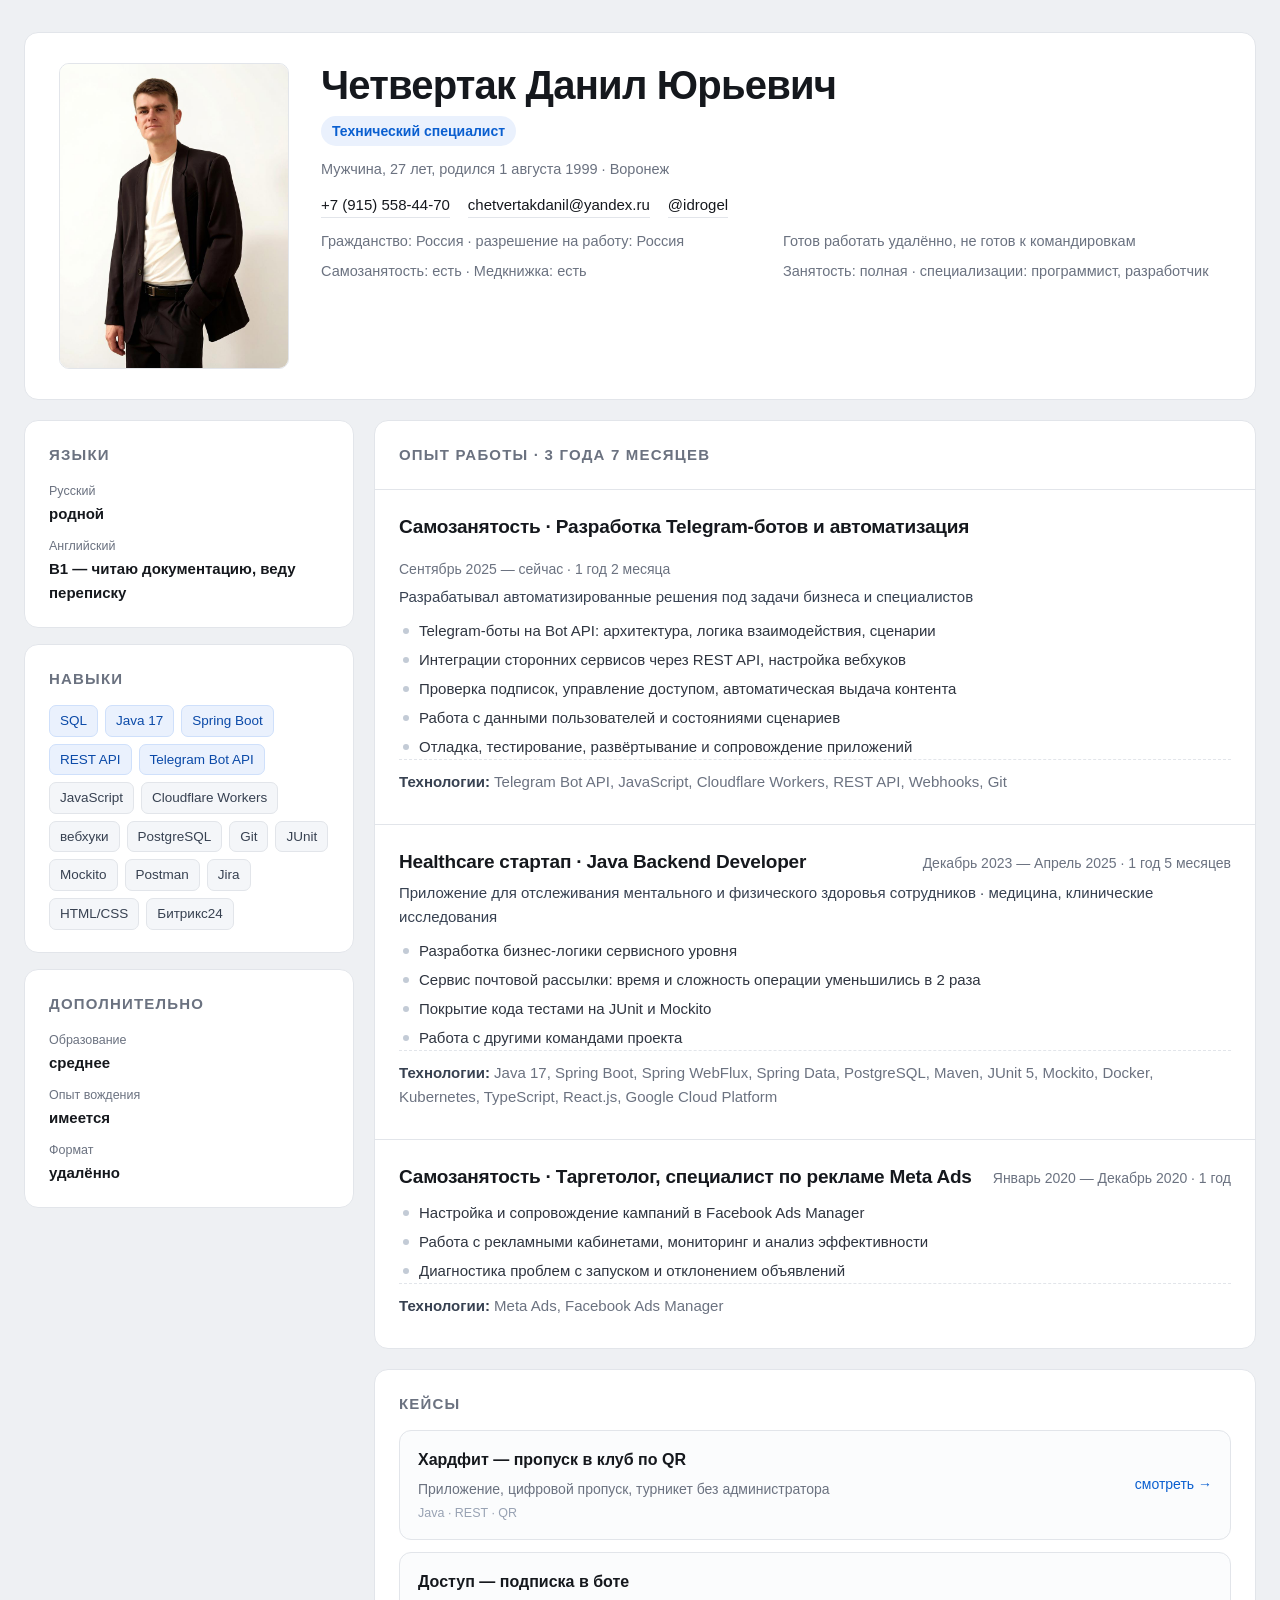
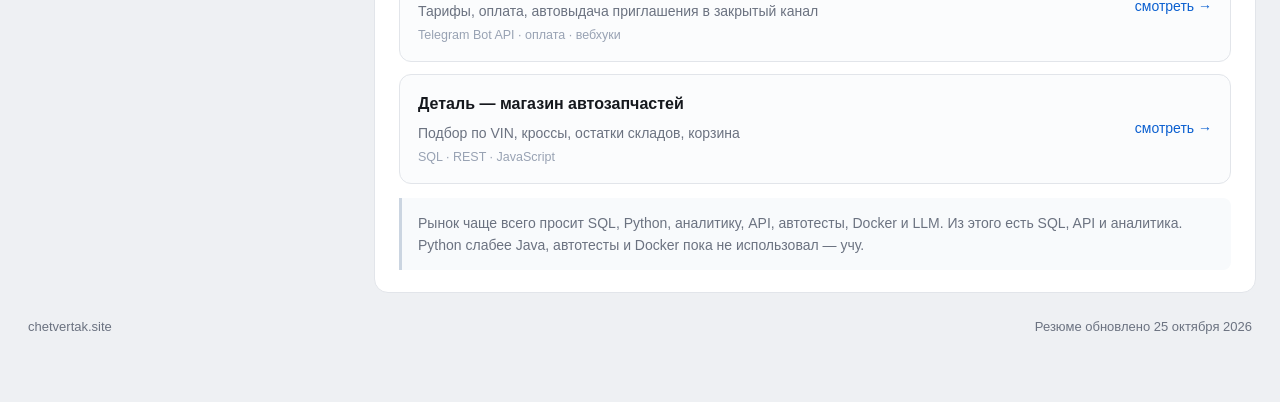
==== index.html @ 98f7008c "layout v2: cards, full width, bigger photo" ====
<!DOCTYPE html>
<html lang="ru">
<head>
<meta charset="utf-8">
<meta name="viewport" content="width=device-width, initial-scale=1">
<title>Четвертак Данил — технический специалист</title>
<meta name="description" content="Резюме и портфолио: Java, Telegram-боты, автоматизация. Опыт 3 года 7 месяцев, три кейса.">
<style>
:root{
  --bg:#eef0f3; --card:#fff; --ink:#15181d; --muted:#6b7280; --line:#e2e5ea;
  --accent:#0a5fd0; --accent-soft:#eaf1fd; --radius:14px;
}
*{box-sizing:border-box}
html{background:var(--bg)}
body{margin:0;background:var(--bg);color:var(--ink);font:16px/1.6 -apple-system,"Segoe UI",Roboto,Arial,sans-serif}
.wrap{max-width:1340px;margin:0 auto;padding:32px 24px 64px}
@media(max-width:640px){.wrap{padding:14px 12px 40px}}

/* шапка */
.card{background:var(--card);border:1px solid var(--line);border-radius:var(--radius)}
.hero{display:grid;grid-template-columns:230px 1fr;gap:32px;padding:30px 34px;align-items:start}
@media(max-width:820px){.hero{grid-template-columns:1fr;gap:18px;padding:20px}}
.photo{width:100%;max-width:230px;height:auto;display:block;border-radius:10px;border:1px solid var(--line)}
@media(max-width:820px){.photo{max-width:150px}}
h1{margin:0 0 8px;font-size:clamp(26px,3.2vw,40px);line-height:1.12;font-weight:700;letter-spacing:-.02em}
.role{display:inline-block;margin:0 0 12px;padding:4px 11px;border-radius:100px;background:var(--accent-soft);color:var(--accent);font-size:14px;font-weight:600}
.meta{margin:0 0 12px;color:var(--muted);font-size:14.5px}
.contacts{display:flex;flex-wrap:wrap;gap:10px 18px;font-size:15px;margin-bottom:12px}
.contacts a{color:var(--ink);text-decoration:none;border-bottom:1px solid var(--line)}
.contacts a:hover{color:var(--accent);border-color:var(--accent)}
.facts{display:grid;grid-template-columns:repeat(2,minmax(0,1fr));gap:6px 24px;color:var(--muted);font-size:14.5px}
@media(max-width:640px){.facts{grid-template-columns:1fr}}

/* сетка */
.layout{display:grid;grid-template-columns:330px 1fr;gap:20px;margin-top:20px;align-items:start}
@media(max-width:960px){.layout{grid-template-columns:1fr}}
.side{display:grid;gap:16px}
@media(min-width:961px){.side{position:sticky;top:20px}}
.block{padding:22px 24px}
@media(max-width:640px){.block{padding:18px}}
h2{margin:0 0 14px;font-size:15px;letter-spacing:.08em;text-transform:uppercase;color:var(--muted);font-weight:700}

/* контакты в сайдбаре */
.list{display:grid;gap:10px;font-size:15px}
.list div{display:grid;gap:1px}
.list span{color:var(--muted);font-size:12.5px}
.list a{color:var(--accent);text-decoration:none}
.list b{font-weight:600}

/* навыки */
.tags{display:flex;flex-wrap:wrap;gap:7px}
.tag{font-size:13.5px;padding:4px 10px;border-radius:7px;background:#f4f6f9;border:1px solid var(--line);color:#374151}
.tag.hot{background:var(--accent-soft);border-color:#cfe0fb;color:#0b4aa8}

/* опыт */
.job{padding:22px 24px;border-bottom:1px solid var(--line)}
.job:last-child{border-bottom:0}
@media(max-width:640px){.job{padding:18px}}
.job-top{display:flex;justify-content:space-between;gap:16px;flex-wrap:wrap;align-items:baseline}
.job h3{margin:0;font-size:19px;font-weight:700;letter-spacing:-.01em}
.job .when{color:var(--muted);font-size:14px;white-space:nowrap}
.job .sub{margin:4px 0 10px;color:#374151;font-size:15px}
.job p{margin:0 0 8px;font-size:15px}
.job ul{margin:8px 0 0;padding:0;list-style:none;display:grid;gap:5px}
.job li{position:relative;padding-left:20px;font-size:15px;color:#2f3540}
.job li::before{content:"";position:absolute;left:4px;top:.62em;width:6px;height:6px;border-radius:50%;background:#c3cbd6}
.tech{margin-top:12px;padding-top:10px;border-top:1px dashed var(--line);font-size:14px;color:var(--muted)}
.tech b{color:#374151;font-weight:600}

/* кейсы */
.cases{display:grid;gap:12px}
.case{display:grid;grid-template-columns:1fr auto;gap:6px 16px;align-items:center;padding:16px 18px;border:1px solid var(--line);border-radius:12px;text-decoration:none;color:inherit;background:#fbfcfd;transition:.15s}
.case:hover{border-color:#bcd3f5;background:#f6f9fe}
.case b{font-size:16px;font-weight:700}
.case span{grid-column:1;color:var(--muted);font-size:14px}
.case i{grid-row:1/3;grid-column:2;font-style:normal;color:var(--accent);font-size:14px;white-space:nowrap}
.case em{font-style:normal;display:block;font-size:12.5px;color:#98a2b3;margin-top:2px}

.note{margin:14px 0 0;font-size:14px;color:var(--muted);padding:14px 16px;border-left:3px solid #cbd5e1;background:#f8fafc;border-radius:0 8px 8px 0}
.foot{display:flex;justify-content:space-between;gap:14px;flex-wrap:wrap;margin-top:24px;color:var(--muted);font-size:13px;padding:0 4px}
a{color:var(--accent)}
</style>
</head>
<body>
<div class="wrap">

  <section class="card hero">
    <img class="photo" src="img/photo.jpg" alt="Данил Четвертак">
    <div>
      <h1>Четвертак Данил Юрьевич</h1>
      <div class="role">Технический специалист</div>
      <p class="meta">Мужчина, 27 лет, родился 1 августа 1999 · Воронеж</p>
      <div class="contacts">
        <a href="tel:+79155584470">+7 (915) 558-44-70</a>
        <a href="mailto:chetvertakdanil@yandex.ru">chetvertakdanil@yandex.ru</a>
        <a href="https://t.me/idrogel">@idrogel</a>
      </div>
      <div class="facts">
        <div>Гражданство: Россия · разрешение на работу: Россия</div>
        <div>Готов работать удалённо, не готов к командировкам</div>
        <div>Самозанятость: есть · Медкнижка: есть</div>
        <div>Занятость: полная · специализации: программист, разработчик</div>
      </div>
    </div>
  </section>

  <div class="layout">

    <aside class="side">
      <section class="card block">
        <h2>Языки</h2>
        <div class="list">
          <div><span>Русский</span><b>родной</b></div>
          <div><span>Английский</span><b>B1 — читаю документацию, веду переписку</b></div>
        </div>
      </section>

      <section class="card block">
        <h2>Навыки</h2>
        <div class="tags">
          <span class="tag hot">SQL</span>
          <span class="tag hot">Java 17</span>
          <span class="tag hot">Spring Boot</span>
          <span class="tag hot">REST API</span>
          <span class="tag hot">Telegram Bot API</span>
          <span class="tag">JavaScript</span>
          <span class="tag">Cloudflare Workers</span>
          <span class="tag">вебхуки</span>
          <span class="tag">PostgreSQL</span>
          <span class="tag">Git</span>
          <span class="tag">JUnit</span>
          <span class="tag">Mockito</span>
          <span class="tag">Postman</span>
          <span class="tag">Jira</span>
          <span class="tag">HTML/CSS</span>
          <span class="tag">Битрикс24</span>
        </div>
      </section>

      <section class="card block">
        <h2>Дополнительно</h2>
        <div class="list">
          <div><span>Образование</span><b>среднее</b></div>
          <div><span>Опыт вождения</span><b>имеется</b></div>
          <div><span>Формат</span><b>удалённо</b></div>
        </div>
      </section>
    </aside>

    <main>
      <section class="card" style="margin-bottom:20px">
        <div class="job" style="border-bottom:1px solid var(--line)">
          <div class="job-top">
            <h2 style="margin:0">Опыт работы · 3 года 7 месяцев</h2>
          </div>
        </div>

        <article class="job">
          <div class="job-top">
            <h3>Самозанятость · Разработка Telegram-ботов и автоматизация</h3>
            <span class="when">Сентябрь 2025 — сейчас · 1 год 2 месяца</span>
          </div>
          <p class="sub">Разрабатывал автоматизированные решения под задачи бизнеса и специалистов</p>
          <ul>
            <li>Telegram-боты на Bot API: архитектура, логика взаимодействия, сценарии</li>
            <li>Интеграции сторонних сервисов через REST API, настройка вебхуков</li>
            <li>Проверка подписок, управление доступом, автоматическая выдача контента</li>
            <li>Работа с данными пользователей и состояниями сценариев</li>
            <li>Отладка, тестирование, развёртывание и сопровождение приложений</li>
          </ul>
          <p class="tech"><b>Технологии:</b> Telegram Bot API, JavaScript, Cloudflare Workers, REST API, Webhooks, Git</p>
        </article>

        <article class="job">
          <div class="job-top">
            <h3>Healthcare стартап · Java Backend Developer</h3>
            <span class="when">Декабрь 2023 — Апрель 2025 · 1 год 5 месяцев</span>
          </div>
          <p class="sub">Приложение для отслеживания ментального и физического здоровья сотрудников · медицина, клинические исследования</p>
          <ul>
            <li>Разработка бизнес-логики сервисного уровня</li>
            <li>Сервис почтовой рассылки: время и сложность операции уменьшились в 2 раза</li>
            <li>Покрытие кода тестами на JUnit и Mockito</li>
            <li>Работа с другими командами проекта</li>
          </ul>
          <p class="tech"><b>Технологии:</b> Java 17, Spring Boot, Spring WebFlux, Spring Data, PostgreSQL, Maven, JUnit 5, Mockito, Docker, Kubernetes, TypeScript, React.js, Google Cloud Platform</p>
        </article>

        <article class="job">
          <div class="job-top">
            <h3>Самозанятость · Таргетолог, специалист по рекламе Meta Ads</h3>
            <span class="when">Январь 2020 — Декабрь 2020 · 1 год</span>
          </div>
          <ul>
            <li>Настройка и сопровождение кампаний в Facebook Ads Manager</li>
            <li>Работа с рекламными кабинетами, мониторинг и анализ эффективности</li>
            <li>Диагностика проблем с запуском и отклонением объявлений</li>
          </ul>
          <p class="tech"><b>Технологии:</b> Meta Ads, Facebook Ads Manager</p>
        </article>
      </section>

      <section class="card block">
        <h2>Кейсы</h2>
        <div class="cases">
          <a class="case" href="хардфит.html">
            <b>Хардфит — пропуск в клуб по QR</b>
            <span>Приложение, цифровой пропуск, турникет без администратора<em>Java · REST · QR</em></span>
            <i>смотреть →</i>
          </a>
          <a class="case" href="бот-канал.html">
            <b>Доступ — подписка в боте</b>
            <span>Тарифы, оплата, автовыдача приглашения в закрытый канал<em>Telegram Bot API · оплата · вебхуки</em></span>
            <i>смотреть →</i>
          </a>
          <a class="case" href="деталь.html">
            <b>Деталь — магазин автозапчастей</b>
            <span>Подбор по VIN, кроссы, остатки складов, корзина<em>SQL · REST · JavaScript</em></span>
            <i>смотреть →</i>
          </a>
        </div>
        <p class="note">Рынок чаще всего просит SQL, Python, аналитику, API, автотесты, Docker и LLM. Из этого есть SQL, API и аналитика. Python слабее Java, автотесты и Docker пока не использовал — учу.</p>
      </section>
    </main>
  </div>

  <div class="foot"><span>chetvertak.site</span><span>Резюме обновлено 25 октября 2026</span></div>
</div>
</body>
</html>
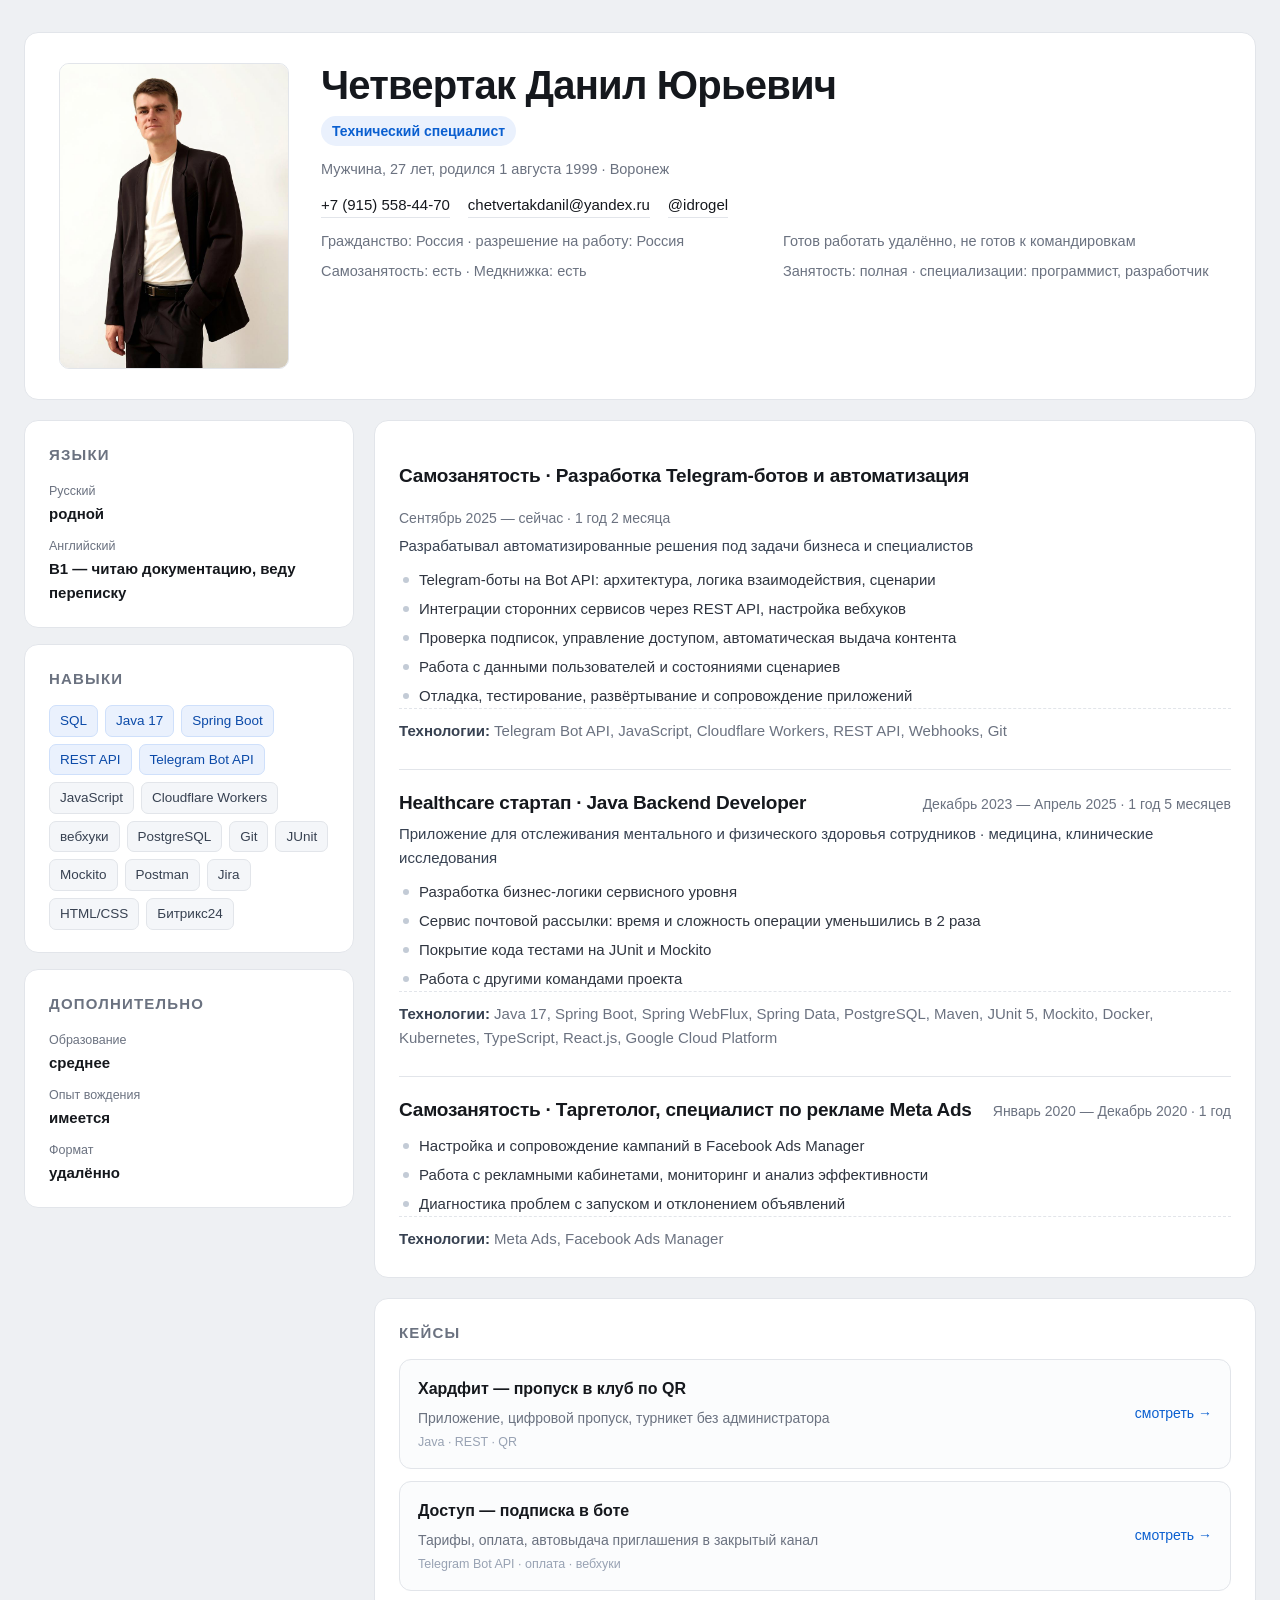
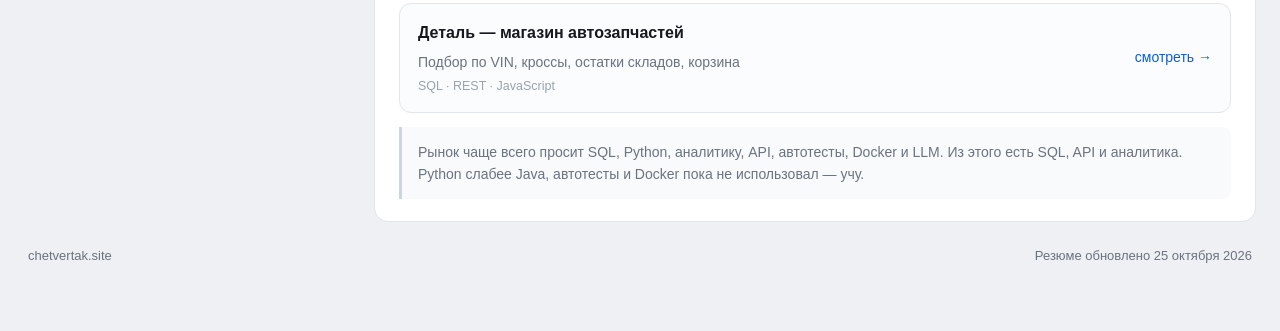
==== commit 118ae367: "clean experience card" ====
--- a/index.html
+++ b/index.html
@@ -53,9 +53,9 @@
 .tag.hot{background:var(--accent-soft);border-color:#cfe0fb;color:#0b4aa8}
 
 /* опыт */
-.job{padding:22px 24px;border-bottom:1px solid var(--line)}
+.job{padding:18px 0;border-bottom:1px solid var(--line)}
 .job:last-child{border-bottom:0}
-@media(max-width:640px){.job{padding:18px}}
+@media(max-width:640px){.job{padding:14px 0}}
 .job-top{display:flex;justify-content:space-between;gap:16px;flex-wrap:wrap;align-items:baseline}
 .job h3{margin:0;font-size:19px;font-weight:700;letter-spacing:-.01em}
 .job .when{color:var(--muted);font-size:14px;white-space:nowrap}
@@ -148,12 +148,8 @@
     </aside>
 
     <main>
-      <section class="card" style="margin-bottom:20px">
-        <div class="job" style="border-bottom:1px solid var(--line)">
-          <div class="job-top">
-            <h2 style="margin:0">Опыт работы · 3 года 7 месяцев</h2>
-          </div>
-        </div>
+      <section class="card block" style="margin-bottom:20px;padding-bottom:0">
+        
 
         <article class="job">
           <div class="job-top">
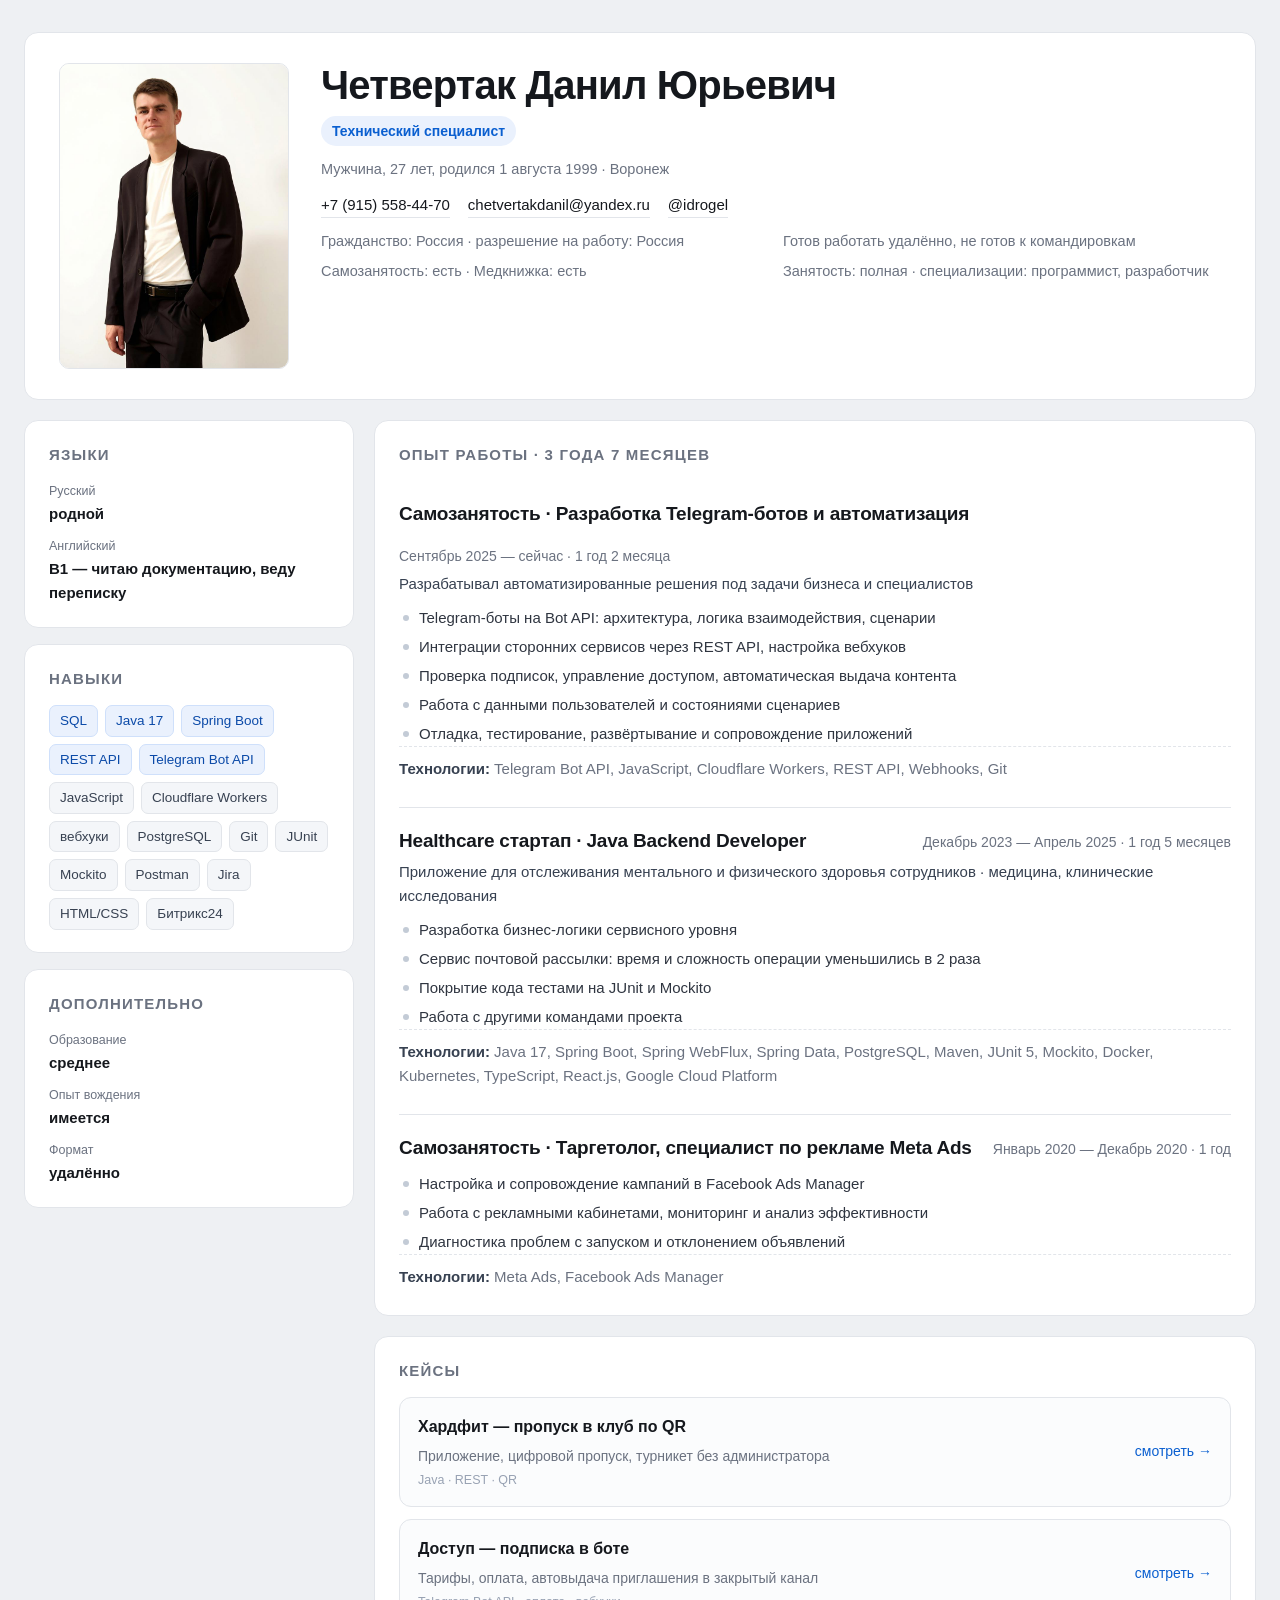
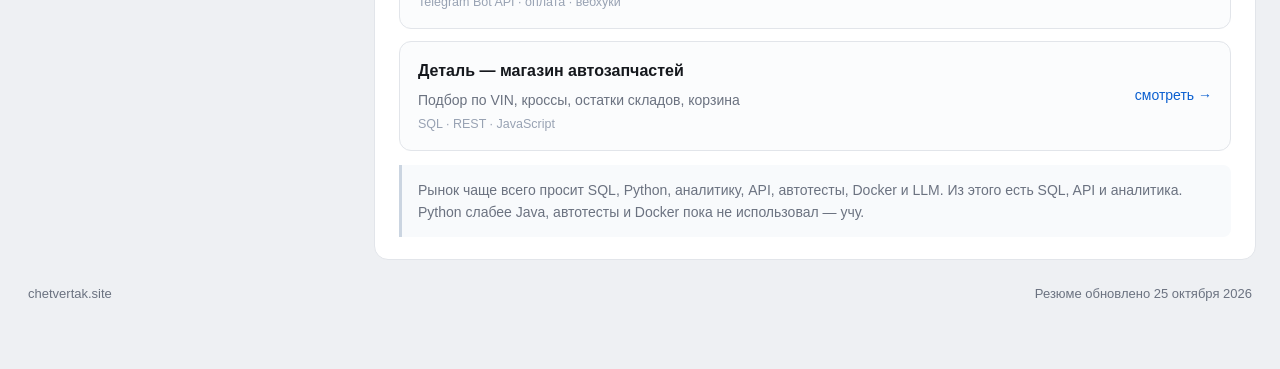
==== commit 13ace9ee: "restore experience heading" ====
--- a/index.html
+++ b/index.html
@@ -149,8 +149,7 @@
 
     <main>
       <section class="card block" style="margin-bottom:20px;padding-bottom:0">
-        
-
+        <h2>Опыт работы · 3 года 7 месяцев</h2>
         <article class="job">
           <div class="job-top">
             <h3>Самозанятость · Разработка Telegram-ботов и автоматизация</h3>
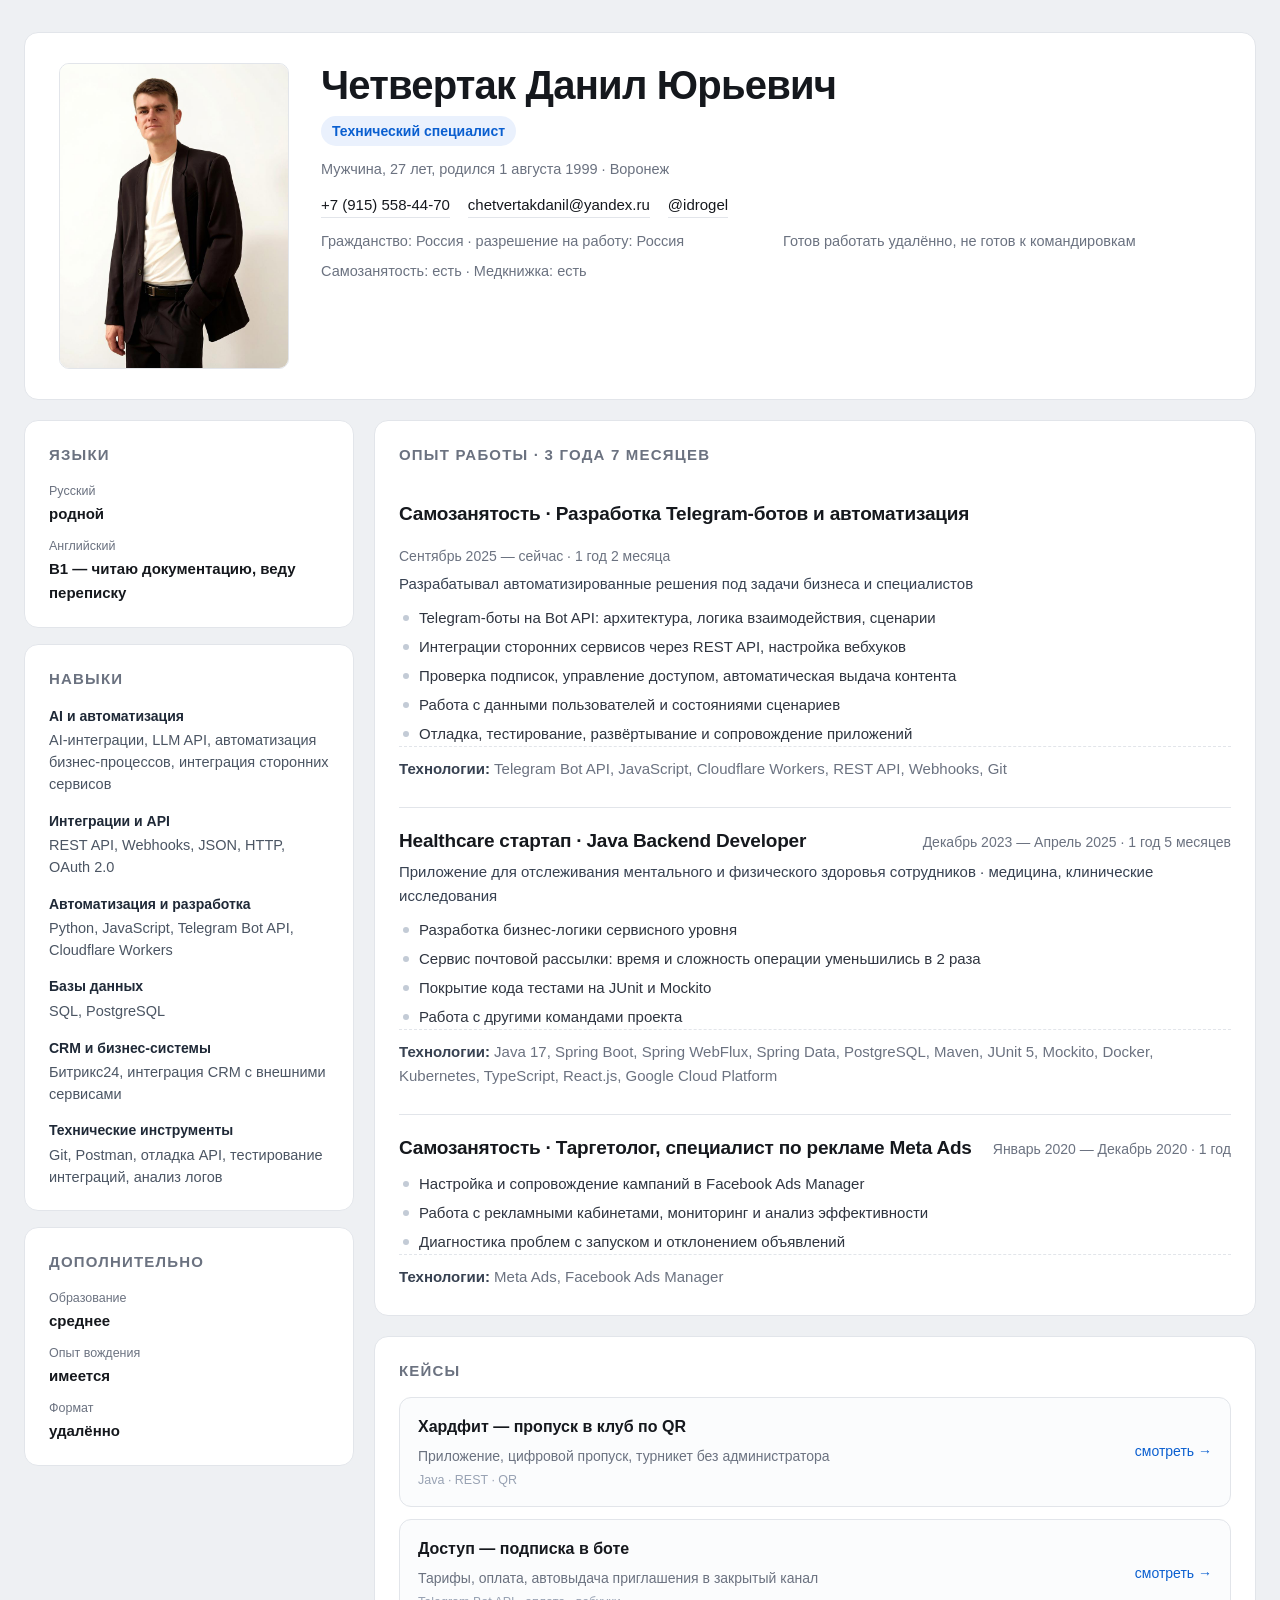
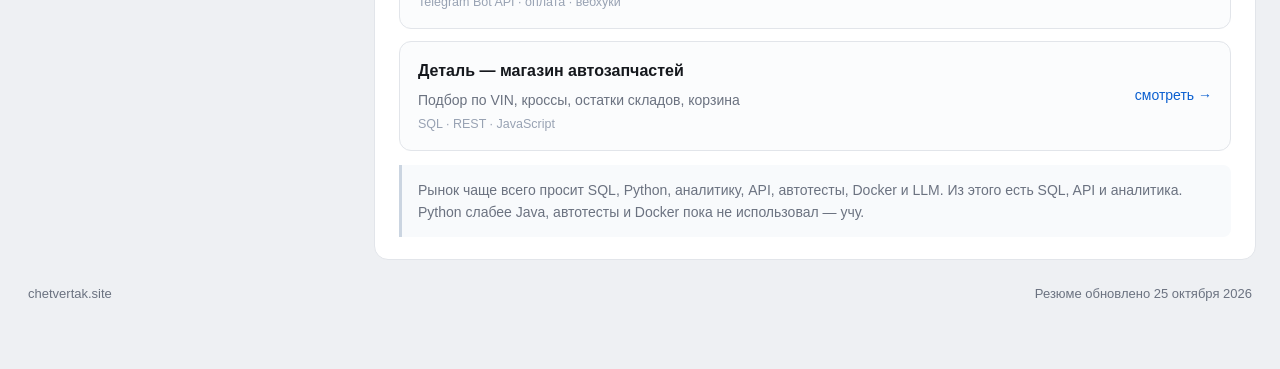
==== commit f99420b4: "update index.html" ====
--- a/index.html
+++ b/index.html
@@ -52,6 +52,9 @@
 .tag{font-size:13.5px;padding:4px 10px;border-radius:7px;background:#f4f6f9;border:1px solid var(--line);color:#374151}
 .tag.hot{background:var(--accent-soft);border-color:#cfe0fb;color:#0b4aa8}
 
+.skill-groups{display:grid;gap:14px}
+.sg h3{margin:0 0 3px;font-size:14px;font-weight:700;color:#1f2937}
+.sg p{margin:0;font-size:14.5px;line-height:1.5;color:#4b5563}
 /* опыт */
 .job{padding:18px 0;border-bottom:1px solid var(--line)}
 .job:last-child{border-bottom:0}
@@ -99,7 +102,6 @@
         <div>Гражданство: Россия · разрешение на работу: Россия</div>
         <div>Готов работать удалённо, не готов к командировкам</div>
         <div>Самозанятость: есть · Медкнижка: есть</div>
-        <div>Занятость: полная · специализации: программист, разработчик</div>
       </div>
     </div>
   </section>
@@ -117,23 +119,13 @@
 
       <section class="card block">
         <h2>Навыки</h2>
-        <div class="tags">
-          <span class="tag hot">SQL</span>
-          <span class="tag hot">Java 17</span>
-          <span class="tag hot">Spring Boot</span>
-          <span class="tag hot">REST API</span>
-          <span class="tag hot">Telegram Bot API</span>
-          <span class="tag">JavaScript</span>
-          <span class="tag">Cloudflare Workers</span>
-          <span class="tag">вебхуки</span>
-          <span class="tag">PostgreSQL</span>
-          <span class="tag">Git</span>
-          <span class="tag">JUnit</span>
-          <span class="tag">Mockito</span>
-          <span class="tag">Postman</span>
-          <span class="tag">Jira</span>
-          <span class="tag">HTML/CSS</span>
-          <span class="tag">Битрикс24</span>
+        <div class="skill-groups">
+          <div class="sg"><h3>AI и автоматизация</h3><p>AI-интеграции, LLM API, автоматизация бизнес-процессов, интеграция сторонних сервисов</p></div>
+          <div class="sg"><h3>Интеграции и API</h3><p>REST API, Webhooks, JSON, HTTP, OAuth 2.0</p></div>
+          <div class="sg"><h3>Автоматизация и разработка</h3><p>Python, JavaScript, Telegram Bot API, Cloudflare Workers</p></div>
+          <div class="sg"><h3>Базы данных</h3><p>SQL, PostgreSQL</p></div>
+          <div class="sg"><h3>CRM и бизнес-системы</h3><p>Битрикс24, интеграция CRM с внешними сервисами</p></div>
+          <div class="sg"><h3>Технические инструменты</h3><p>Git, Postman, отладка API, тестирование интеграций, анализ логов</p></div>
         </div>
       </section>
 
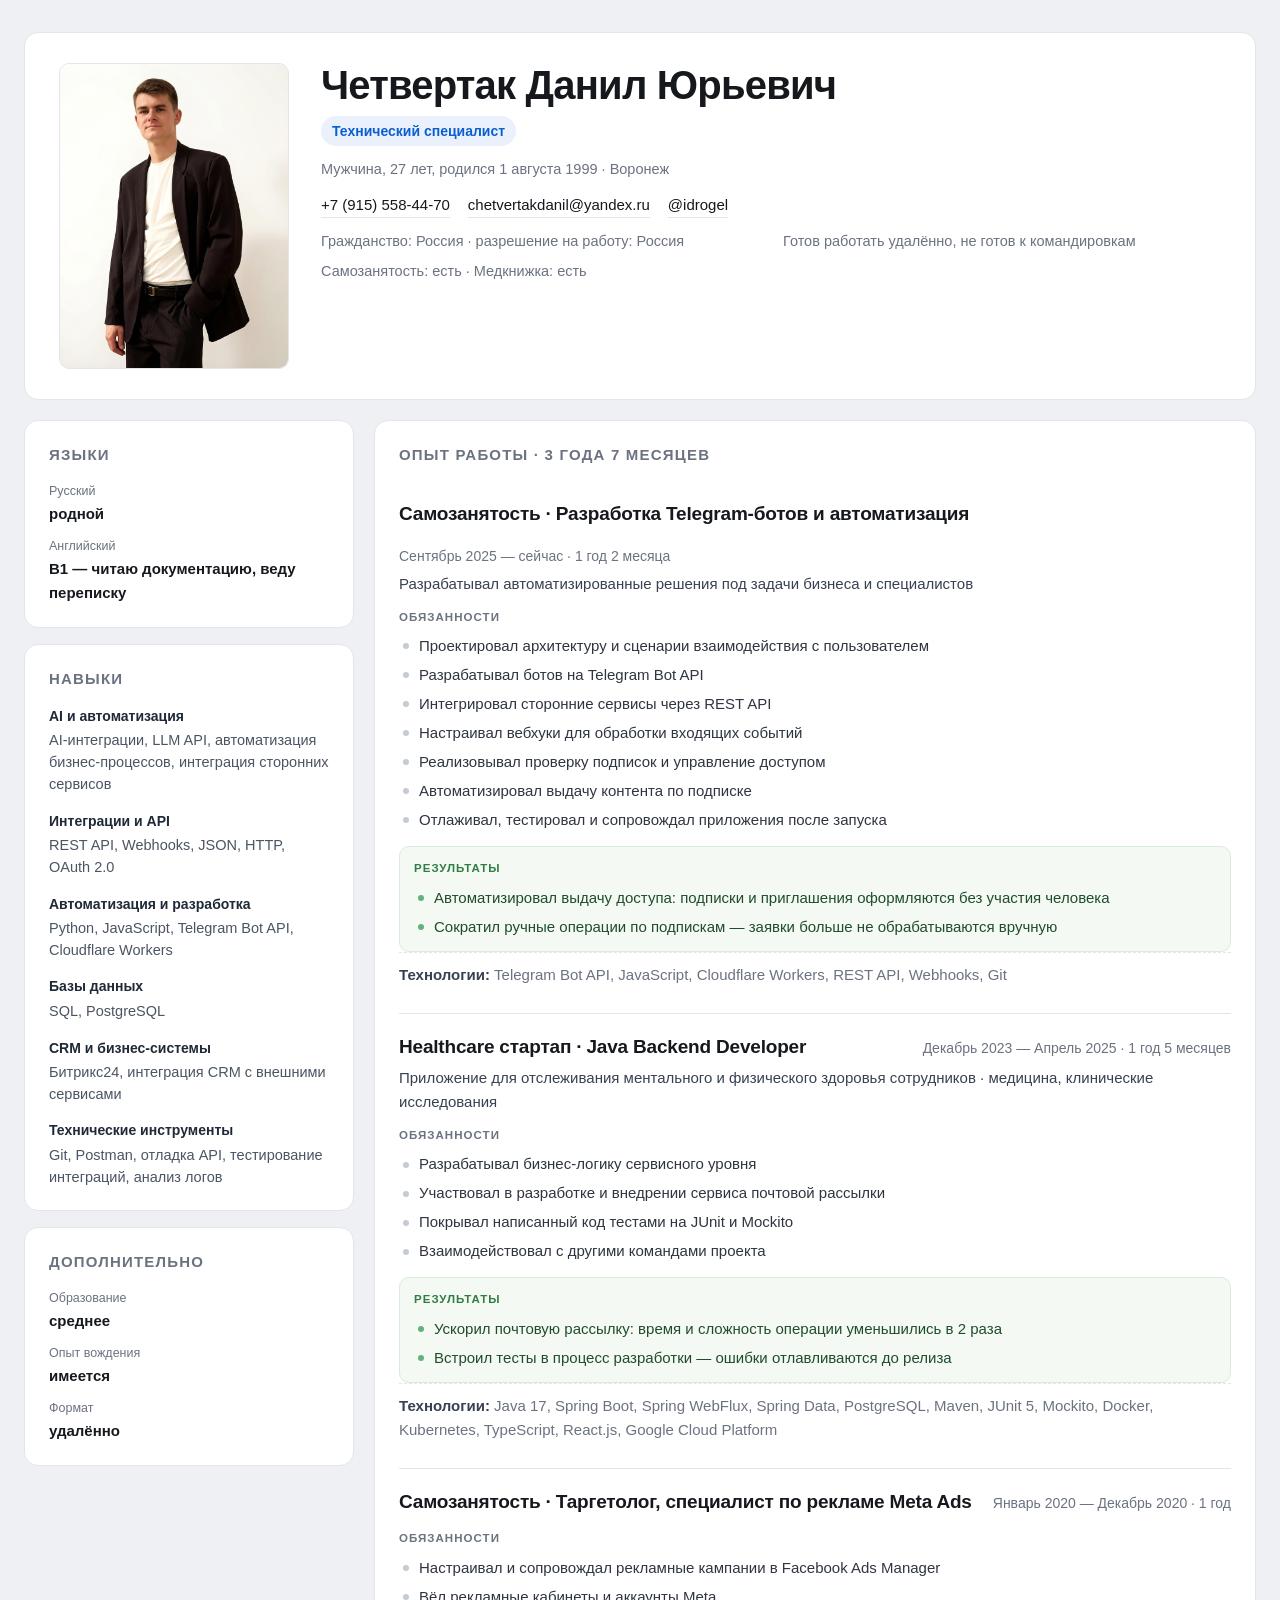
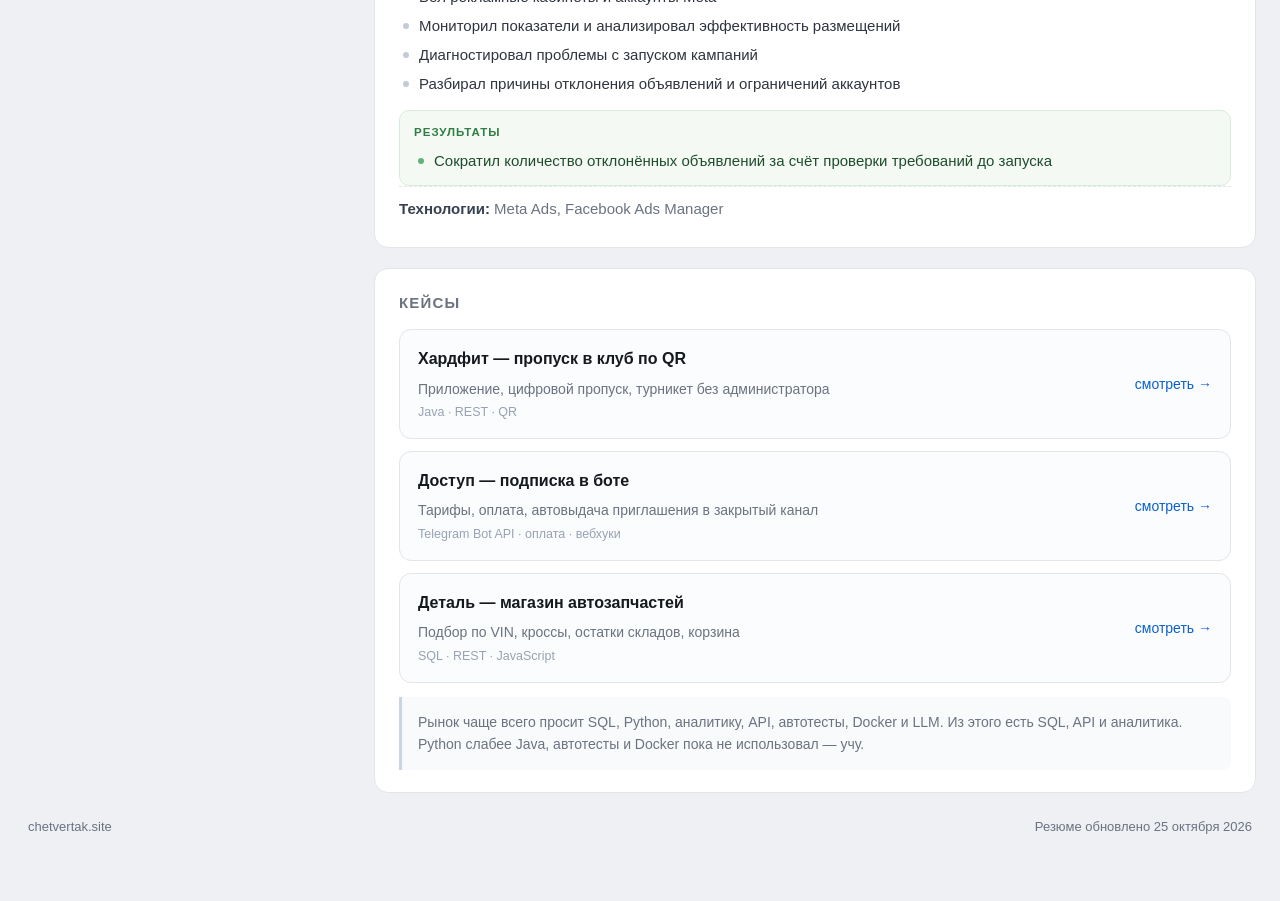
==== commit 76090385: "experience: duties + results blocks" ====
--- a/index.html
+++ b/index.html
@@ -55,6 +55,16 @@
 .skill-groups{display:grid;gap:14px}
 .sg h3{margin:0 0 3px;font-size:14px;font-weight:700;color:#1f2937}
 .sg p{margin:0;font-size:14.5px;line-height:1.5;color:#4b5563}
+/* опыт */
+.part{margin-top:12px}
+.part-h{display:block;font-size:11.5px;letter-spacing:.09em;text-transform:uppercase;color:#6b7280;font-weight:700;margin-bottom:5px}
+.part ul{margin:0;padding:0;list-style:none;display:grid;gap:4px}
+.part li{position:relative;padding-left:20px;font-size:15px;color:#2f3540}
+.part li::before{content:"";position:absolute;left:4px;top:.62em;width:6px;height:6px;border-radius:50%;background:#c3cbd6}
+.part.results{margin-top:14px;padding:12px 14px;background:#f4f9f4;border:1px solid #d9ecda;border-radius:10px}
+.part.results .part-h{color:#2f7d43}
+.part.results li{color:#1f4d2c}
+.part.results li::before{background:#62b37a}
 /* опыт */
 .job{padding:18px 0;border-bottom:1px solid var(--line)}
 .job:last-child{border-bottom:0}
@@ -142,50 +152,49 @@
     <main>
       <section class="card block" style="margin-bottom:20px;padding-bottom:0">
         <h2>Опыт работы · 3 года 7 месяцев</h2>
+        
         <article class="job">
           <div class="job-top">
             <h3>Самозанятость · Разработка Telegram-ботов и автоматизация</h3>
             <span class="when">Сентябрь 2025 — сейчас · 1 год 2 месяца</span>
           </div>
           <p class="sub">Разрабатывал автоматизированные решения под задачи бизнеса и специалистов</p>
-          <ul>
-            <li>Telegram-боты на Bot API: архитектура, логика взаимодействия, сценарии</li>
-            <li>Интеграции сторонних сервисов через REST API, настройка вебхуков</li>
-            <li>Проверка подписок, управление доступом, автоматическая выдача контента</li>
-            <li>Работа с данными пользователей и состояниями сценариев</li>
-            <li>Отладка, тестирование, развёртывание и сопровождение приложений</li>
-          </ul>
+          <div class="part"><span class="part-h">Обязанности</span>
+            <ul><li>Проектировал архитектуру и сценарии взаимодействия с пользователем</li><li>Разрабатывал ботов на Telegram Bot API</li><li>Интегрировал сторонние сервисы через REST API</li><li>Настраивал вебхуки для обработки входящих событий</li><li>Реализовывал проверку подписок и управление доступом</li><li>Автоматизировал выдачу контента по подписке</li><li>Отлаживал, тестировал и сопровождал приложения после запуска</li></ul>
+          </div>
+          <div class="part results"><span class="part-h">Результаты</span>
+            <ul><li>Автоматизировал выдачу доступа: подписки и приглашения оформляются без участия человека</li><li>Сократил ручные операции по подпискам — заявки больше не обрабатываются вручную</li></ul>
+          </div>
           <p class="tech"><b>Технологии:</b> Telegram Bot API, JavaScript, Cloudflare Workers, REST API, Webhooks, Git</p>
         </article>
-
         <article class="job">
           <div class="job-top">
             <h3>Healthcare стартап · Java Backend Developer</h3>
             <span class="when">Декабрь 2023 — Апрель 2025 · 1 год 5 месяцев</span>
           </div>
           <p class="sub">Приложение для отслеживания ментального и физического здоровья сотрудников · медицина, клинические исследования</p>
-          <ul>
-            <li>Разработка бизнес-логики сервисного уровня</li>
-            <li>Сервис почтовой рассылки: время и сложность операции уменьшились в 2 раза</li>
-            <li>Покрытие кода тестами на JUnit и Mockito</li>
-            <li>Работа с другими командами проекта</li>
-          </ul>
+          <div class="part"><span class="part-h">Обязанности</span>
+            <ul><li>Разрабатывал бизнес-логику сервисного уровня</li><li>Участвовал в разработке и внедрении сервиса почтовой рассылки</li><li>Покрывал написанный код тестами на JUnit и Mockito</li><li>Взаимодействовал с другими командами проекта</li></ul>
+          </div>
+          <div class="part results"><span class="part-h">Результаты</span>
+            <ul><li>Ускорил почтовую рассылку: время и сложность операции уменьшились в 2 раза</li><li>Встроил тесты в процесс разработки — ошибки отлавливаются до релиза</li></ul>
+          </div>
           <p class="tech"><b>Технологии:</b> Java 17, Spring Boot, Spring WebFlux, Spring Data, PostgreSQL, Maven, JUnit 5, Mockito, Docker, Kubernetes, TypeScript, React.js, Google Cloud Platform</p>
         </article>
-
         <article class="job">
           <div class="job-top">
             <h3>Самозанятость · Таргетолог, специалист по рекламе Meta Ads</h3>
             <span class="when">Январь 2020 — Декабрь 2020 · 1 год</span>
           </div>
-          <ul>
-            <li>Настройка и сопровождение кампаний в Facebook Ads Manager</li>
-            <li>Работа с рекламными кабинетами, мониторинг и анализ эффективности</li>
-            <li>Диагностика проблем с запуском и отклонением объявлений</li>
-          </ul>
+          
+          <div class="part"><span class="part-h">Обязанности</span>
+            <ul><li>Настраивал и сопровождал рекламные кампании в Facebook Ads Manager</li><li>Вёл рекламные кабинеты и аккаунты Meta</li><li>Мониторил показатели и анализировал эффективность размещений</li><li>Диагностировал проблемы с запуском кампаний</li><li>Разбирал причины отклонения объявлений и ограничений аккаунтов</li></ul>
+          </div>
+          <div class="part results"><span class="part-h">Результаты</span>
+            <ul><li>Сократил количество отклонённых объявлений за счёт проверки требований до запуска</li></ul>
+          </div>
           <p class="tech"><b>Технологии:</b> Meta Ads, Facebook Ads Manager</p>
-        </article>
-      </section>
+        </article></section>
 
       <section class="card block">
         <h2>Кейсы</h2>
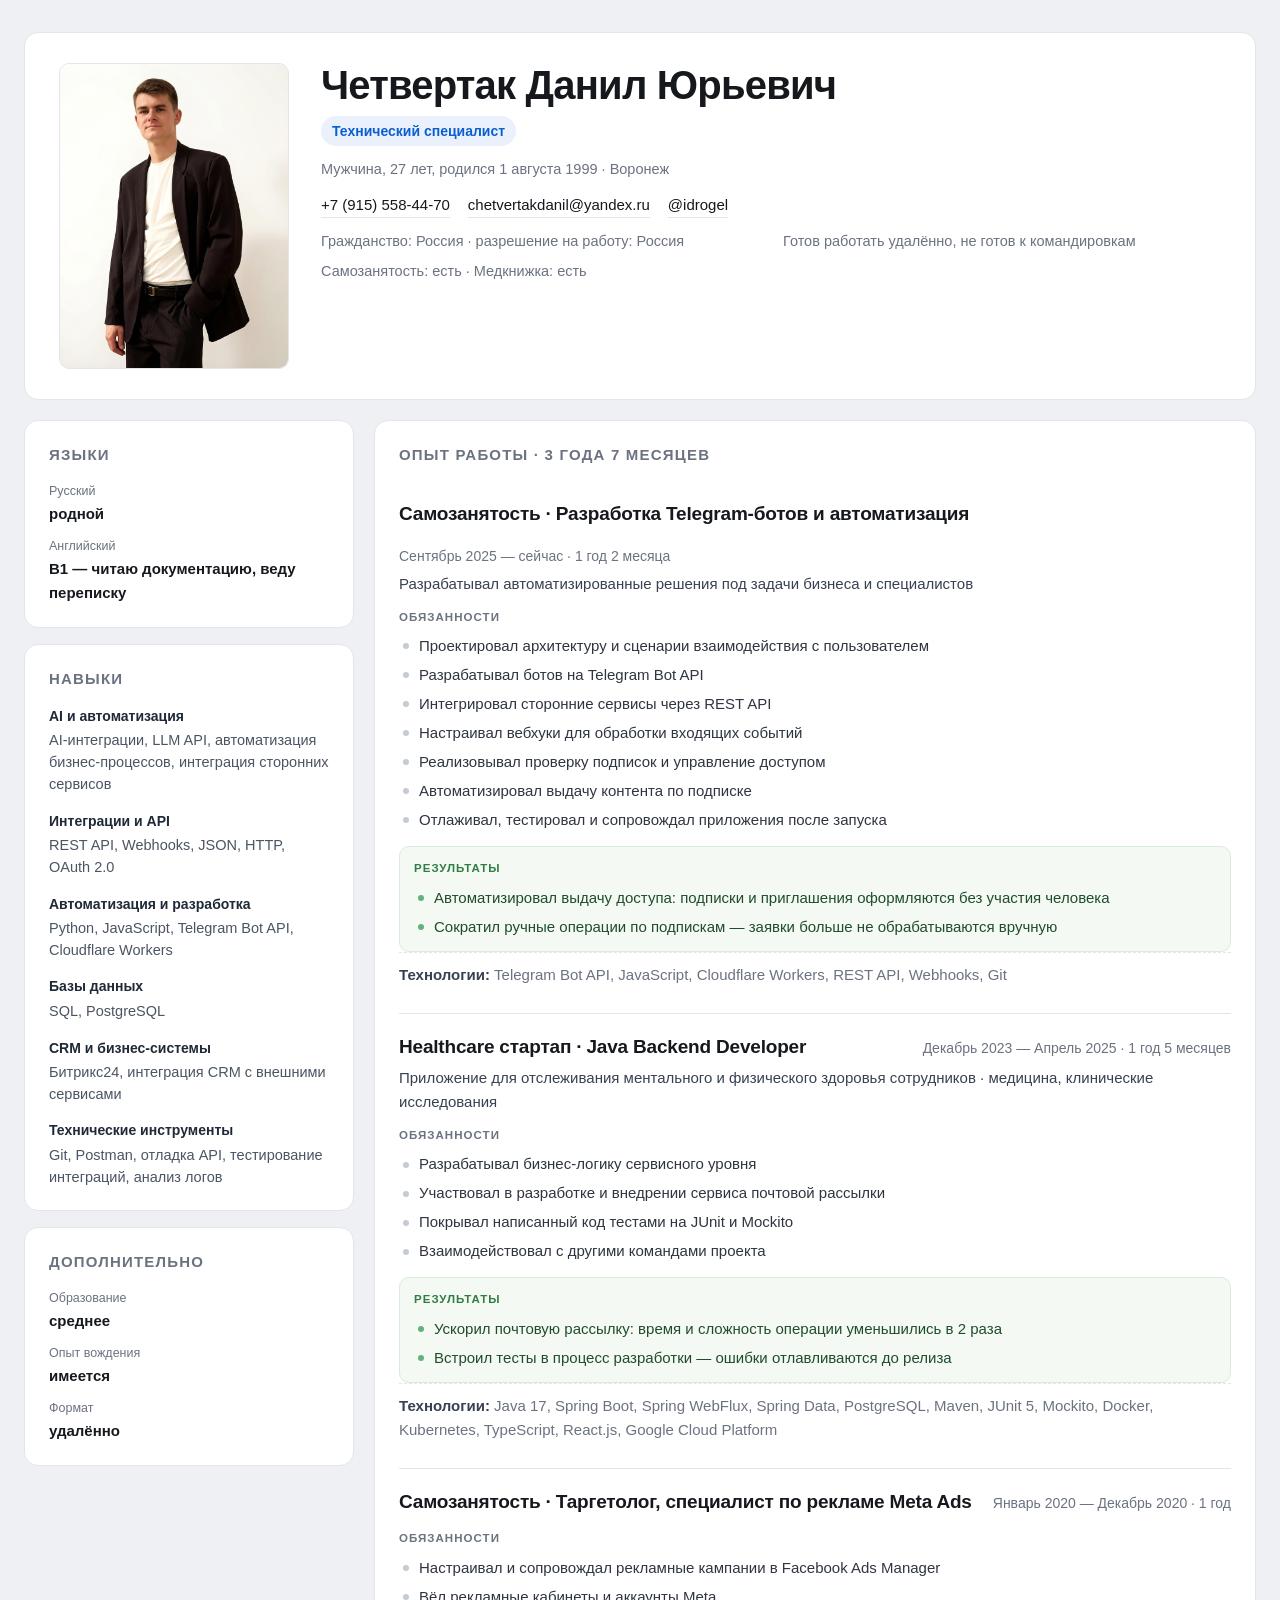
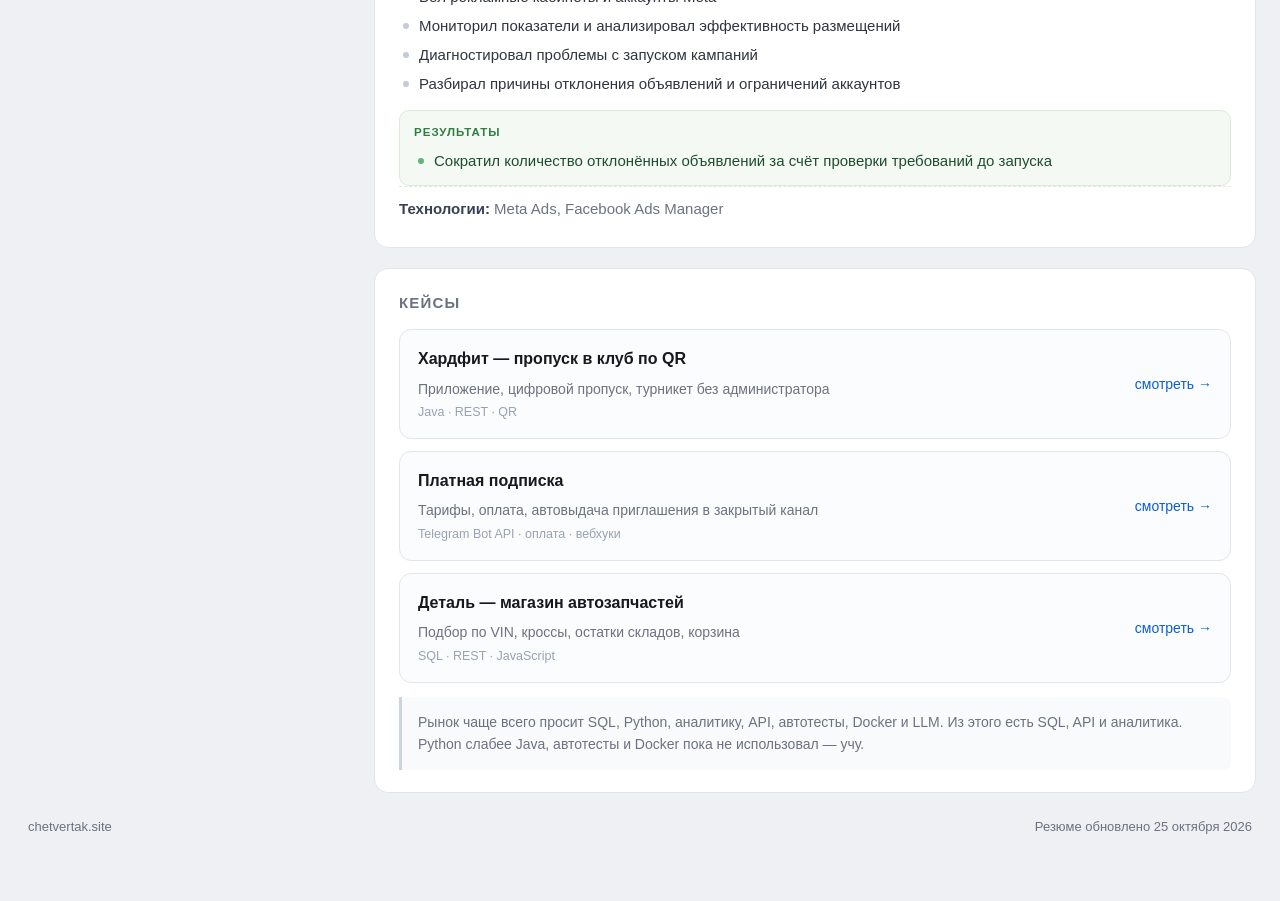
==== commit bb8cff89: "rename: платная подписка (index.html)" ====
--- a/index.html
+++ b/index.html
@@ -205,7 +205,7 @@
             <i>смотреть →</i>
           </a>
           <a class="case" href="бот-канал.html">
-            <b>Доступ — подписка в боте</b>
+            <b>Платная подписка</b>
             <span>Тарифы, оплата, автовыдача приглашения в закрытый канал<em>Telegram Bot API · оплата · вебхуки</em></span>
             <i>смотреть →</i>
           </a>
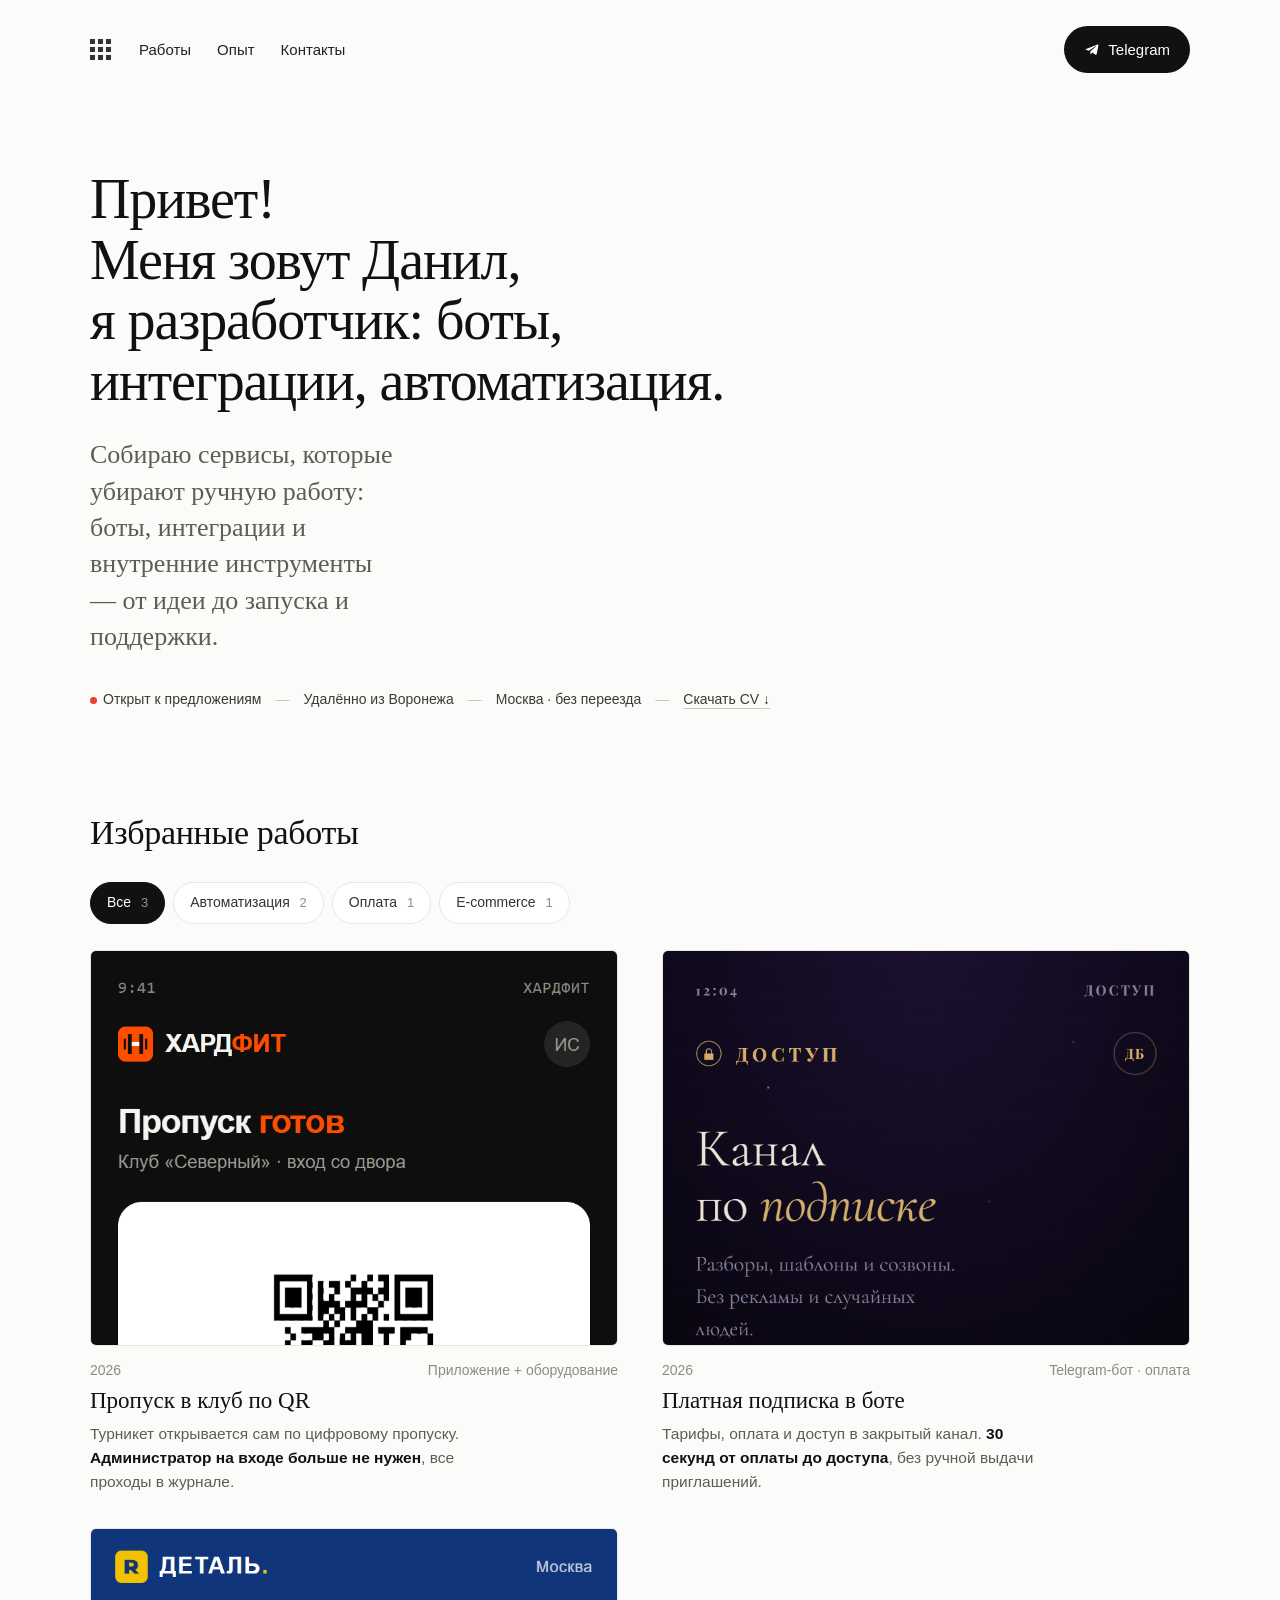
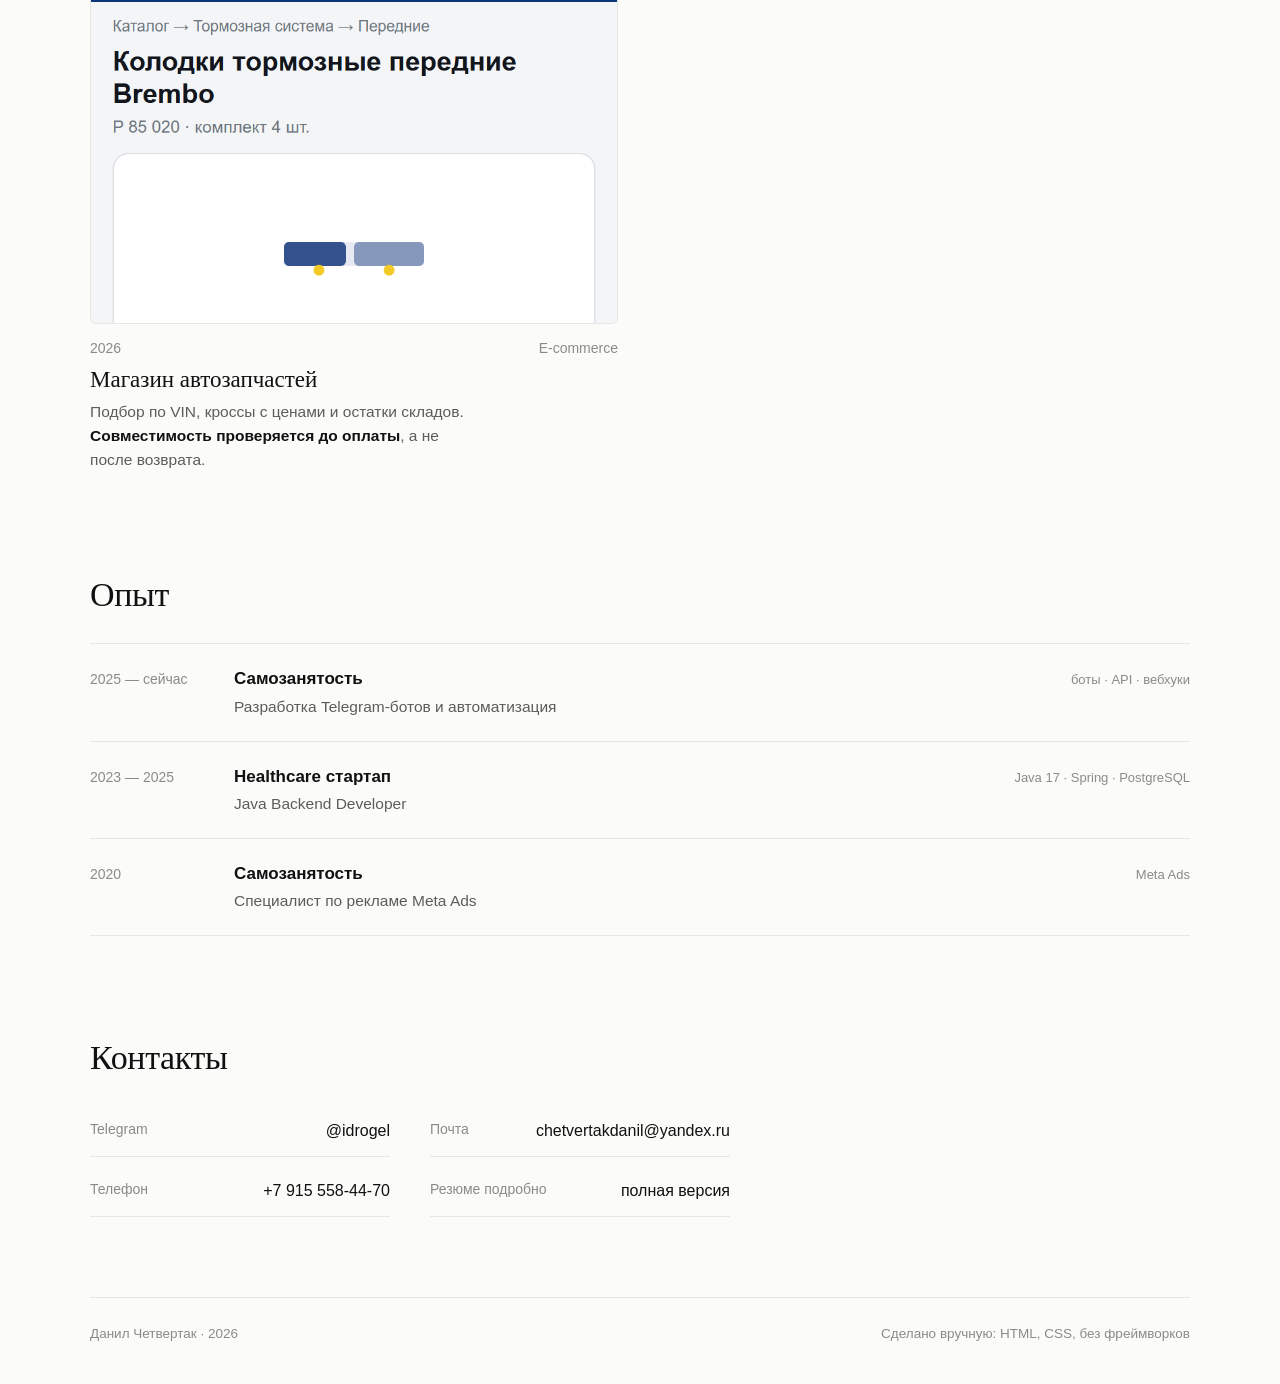
==== commit 219ca332: "deploy index.html" ====
--- a/index.html
+++ b/index.html
@@ -3,224 +3,178 @@
 <head>
 <meta charset="utf-8">
 <meta name="viewport" content="width=device-width, initial-scale=1">
-<title>Четвертак Данил — технический специалист</title>
-<meta name="description" content="Резюме и портфолио: Java, Telegram-боты, автоматизация. Опыт 3 года 7 месяцев, три кейса.">
+<title>Данил Четвертак — разработчик: боты, интеграции, автоматизация</title>
+<meta name="description" content="Портфолио и резюме: Telegram-боты, интеграции, автоматизация процессов. Java, SQL, REST API.">
 <style>
-:root{
-  --bg:#eef0f3; --card:#fff; --ink:#15181d; --muted:#6b7280; --line:#e2e5ea;
-  --accent:#0a5fd0; --accent-soft:#eaf1fd; --radius:14px;
-}
+:root{--bg:#fbfbf9;--ink:#111;--muted:#8b8b86;--line:#e7e7e2;--serif:"Georgia","Times New Roman",serif;--sans:-apple-system,"Segoe UI",Roboto,Arial,sans-serif}
 *{box-sizing:border-box}
-html{background:var(--bg)}
-body{margin:0;background:var(--bg);color:var(--ink);font:16px/1.6 -apple-system,"Segoe UI",Roboto,Arial,sans-serif}
-.wrap{max-width:1340px;margin:0 auto;padding:32px 24px 64px}
-@media(max-width:640px){.wrap{padding:14px 12px 40px}}
+html{scroll-behavior:smooth}
+body{margin:0;background:var(--bg);color:var(--ink);font-family:var(--sans);font-size:17px;line-height:1.55;-webkit-font-smoothing:antialiased}
+.wrap{max-width:1180px;margin:0 auto;padding:0 40px}
+@media(max-width:700px){.wrap{padding:0 20px}}
 
-/* шапка */
-.card{background:var(--card);border:1px solid var(--line);border-radius:var(--radius)}
-.hero{display:grid;grid-template-columns:230px 1fr;gap:32px;padding:30px 34px;align-items:start}
-@media(max-width:820px){.hero{grid-template-columns:1fr;gap:18px;padding:20px}}
-.photo{width:100%;max-width:230px;height:auto;display:block;border-radius:10px;border:1px solid var(--line)}
-@media(max-width:820px){.photo{max-width:150px}}
-h1{margin:0 0 8px;font-size:clamp(26px,3.2vw,40px);line-height:1.12;font-weight:700;letter-spacing:-.02em}
-.role{display:inline-block;margin:0 0 12px;padding:4px 11px;border-radius:100px;background:var(--accent-soft);color:var(--accent);font-size:14px;font-weight:600}
-.meta{margin:0 0 12px;color:var(--muted);font-size:14.5px}
-.contacts{display:flex;flex-wrap:wrap;gap:10px 18px;font-size:15px;margin-bottom:12px}
-.contacts a{color:var(--ink);text-decoration:none;border-bottom:1px solid var(--line)}
-.contacts a:hover{color:var(--accent);border-color:var(--accent)}
-.facts{display:grid;grid-template-columns:repeat(2,minmax(0,1fr));gap:6px 24px;color:var(--muted);font-size:14.5px}
-@media(max-width:640px){.facts{grid-template-columns:1fr}}
+/* nav */
+.nav{display:flex;align-items:center;justify-content:space-between;gap:28px;padding:26px 0 0;font-size:15px}
+.nav .dots{display:grid;grid-template-columns:repeat(3,5px);gap:3px;opacity:.85}
+.nav .dots i{width:5px;height:5px;background:#111;display:block}
+.links{display:flex;gap:26px;align-items:center;flex:1}
+.links a{color:#222;text-decoration:none}
+.links a:hover{color:#000;text-decoration:underline;text-underline-offset:4px}
+.tg{margin-left:auto;background:#111;color:#fff;text-decoration:none;padding:12px 20px;border-radius:100px;font-size:15px;display:flex;align-items:center;gap:8px}
+@media(max-width:820px){.links{display:none}.tg{padding:10px 16px;font-size:14px}}
 
-/* сетка */
-.layout{display:grid;grid-template-columns:330px 1fr;gap:20px;margin-top:20px;align-items:start}
-@media(max-width:960px){.layout{grid-template-columns:1fr}}
-.side{display:grid;gap:16px}
-@media(min-width:961px){.side{position:sticky;top:20px}}
-.block{padding:22px 24px}
-@media(max-width:640px){.block{padding:18px}}
-h2{margin:0 0 14px;font-size:15px;letter-spacing:.08em;text-transform:uppercase;color:var(--muted);font-weight:700}
+/* hero */
+.hero{padding:96px 0 0;max-width:760px}
+@media(max-width:700px){.hero{padding:56px 0 0}}
+.hello{font-family:var(--serif);font-size:clamp(30px,4.4vw,56px);line-height:1.08;letter-spacing:-.02em;margin:0}
+.hello b{font-weight:400;display:block}
+.hello em{font-style:normal;color:#111}
+.lead{font-family:var(--serif);font-size:clamp(19px,2.1vw,26px);line-height:1.4;color:#5d5d58;margin:26px 0 0;max-width:24ch}
+@media(max-width:700px){.lead{max-width:none}}
+.status{display:flex;flex-wrap:wrap;align-items:center;gap:8px 14px;margin-top:34px;font-size:14px;color:#3a3a36}
+.status .dot{width:7px;height:7px;border-radius:50%;background:#e5432b;display:inline-block;margin-right:6px}
+.status .sep{color:#c9c9c4}
+.status a{color:#3a3a36;text-decoration:underline;text-underline-offset:4px;text-decoration-color:#c9c9c4}
+.status a:hover{text-decoration-color:#111}
 
-/* контакты в сайдбаре */
-.list{display:grid;gap:10px;font-size:15px}
-.list div{display:grid;gap:1px}
-.list span{color:var(--muted);font-size:12.5px}
-.list a{color:var(--accent);text-decoration:none}
-.list b{font-weight:600}
+/* секции */
+h2{font-family:var(--serif);font-size:clamp(24px,2.8vw,34px);font-weight:400;letter-spacing:-.01em;margin:96px 0 22px}
+@media(max-width:700px){h2{margin:64px 0 18px}}
+.filters{display:flex;flex-wrap:wrap;gap:8px;margin-bottom:26px}
+.chip{font-size:14px;padding:9px 16px;border-radius:100px;background:#fff;border:1px solid var(--line);color:#333;text-decoration:none}
+.chip.on{background:#111;color:#fff;border-color:#111}
+.chip span{opacity:.55;margin-left:6px;font-size:13px}
 
-/* навыки */
-.tags{display:flex;flex-wrap:wrap;gap:7px}
-.tag{font-size:13.5px;padding:4px 10px;border-radius:7px;background:#f4f6f9;border:1px solid var(--line);color:#374151}
-.tag.hot{background:var(--accent-soft);border-color:#cfe0fb;color:#0b4aa8}
+/* работы */
+.works{display:grid;grid-template-columns:repeat(2,1fr);gap:34px 44px}
+@media(max-width:820px){.works{grid-template-columns:1fr;gap:32px}}
+.work{display:block;text-decoration:none;color:inherit}
+.work .pic{aspect-ratio:4/3;background:#efefea;border-radius:6px;overflow:hidden;display:grid;place-items:center;border:1px solid var(--line)}
+.work .pic img{width:100%;height:100%;object-fit:cover;object-position:top center;display:block}
+.work:hover .pic{border-color:#c9c9c4}
+.work .meta{display:flex;justify-content:space-between;gap:12px;font-size:14px;color:var(--muted);margin:14px 0 6px}
+.work h3{font-family:var(--serif);font-size:23px;font-weight:400;line-height:1.25;margin:0 0 6px}
+.work p{margin:0;font-size:15.5px;color:#5d5d58;max-width:44ch}
+.work p b{font-weight:600;color:#111}
 
-.skill-groups{display:grid;gap:14px}
-.sg h3{margin:0 0 3px;font-size:14px;font-weight:700;color:#1f2937}
-.sg p{margin:0;font-size:14.5px;line-height:1.5;color:#4b5563}
 /* опыт */
-.part{margin-top:12px}
-.part-h{display:block;font-size:11.5px;letter-spacing:.09em;text-transform:uppercase;color:#6b7280;font-weight:700;margin-bottom:5px}
-.part ul{margin:0;padding:0;list-style:none;display:grid;gap:4px}
-.part li{position:relative;padding-left:20px;font-size:15px;color:#2f3540}
-.part li::before{content:"";position:absolute;left:4px;top:.62em;width:6px;height:6px;border-radius:50%;background:#c3cbd6}
-.part.results{margin-top:14px;padding:12px 14px;background:#f4f9f4;border:1px solid #d9ecda;border-radius:10px}
-.part.results .part-h{color:#2f7d43}
-.part.results li{color:#1f4d2c}
-.part.results li::before{background:#62b37a}
-/* опыт */
-.job{padding:18px 0;border-bottom:1px solid var(--line)}
-.job:last-child{border-bottom:0}
-@media(max-width:640px){.job{padding:14px 0}}
-.job-top{display:flex;justify-content:space-between;gap:16px;flex-wrap:wrap;align-items:baseline}
-.job h3{margin:0;font-size:19px;font-weight:700;letter-spacing:-.01em}
-.job .when{color:var(--muted);font-size:14px;white-space:nowrap}
-.job .sub{margin:4px 0 10px;color:#374151;font-size:15px}
-.job p{margin:0 0 8px;font-size:15px}
-.job ul{margin:8px 0 0;padding:0;list-style:none;display:grid;gap:5px}
-.job li{position:relative;padding-left:20px;font-size:15px;color:#2f3540}
-.job li::before{content:"";position:absolute;left:4px;top:.62em;width:6px;height:6px;border-radius:50%;background:#c3cbd6}
-.tech{margin-top:12px;padding-top:10px;border-top:1px dashed var(--line);font-size:14px;color:var(--muted)}
-.tech b{color:#374151;font-weight:600}
+.exp{border-top:1px solid var(--line)}
+.job{display:grid;grid-template-columns:120px 1fr auto;gap:24px;padding:22px 0;border-bottom:1px solid var(--line);align-items:baseline}
+@media(max-width:820px){.job{grid-template-columns:1fr;gap:4px}}
+.job .y{font-size:14px;color:var(--muted)}
+.job b{font-weight:600;font-size:17px}
+.job .role{color:#5d5d58;font-size:15.5px;margin-top:2px}
+.job .tag{font-size:13px;color:var(--muted);text-align:right}
 
-/* кейсы */
-.cases{display:grid;gap:12px}
-.case{display:grid;grid-template-columns:1fr auto;gap:6px 16px;align-items:center;padding:16px 18px;border:1px solid var(--line);border-radius:12px;text-decoration:none;color:inherit;background:#fbfcfd;transition:.15s}
-.case:hover{border-color:#bcd3f5;background:#f6f9fe}
-.case b{font-size:16px;font-weight:700}
-.case span{grid-column:1;color:var(--muted);font-size:14px}
-.case i{grid-row:1/3;grid-column:2;font-style:normal;color:var(--accent);font-size:14px;white-space:nowrap}
-.case em{font-style:normal;display:block;font-size:12.5px;color:#98a2b3;margin-top:2px}
-
-.note{margin:14px 0 0;font-size:14px;color:var(--muted);padding:14px 16px;border-left:3px solid #cbd5e1;background:#f8fafc;border-radius:0 8px 8px 0}
-.foot{display:flex;justify-content:space-between;gap:14px;flex-wrap:wrap;margin-top:24px;color:var(--muted);font-size:13px;padding:0 4px}
-a{color:var(--accent)}
+/* контакты */
+.contacts{padding-bottom:80px}
+.clist{display:grid;grid-template-columns:repeat(2,1fr);gap:10px 40px;max-width:640px;margin-top:8px}
+@media(max-width:700px){.clist{grid-template-columns:1fr}}
+.clist a{display:flex;justify-content:space-between;gap:16px;text-decoration:none;color:#111;padding:12px 0;border-bottom:1px solid var(--line);font-size:16px}
+.clist a:hover{border-color:#111}
+.clist span{color:var(--muted);font-size:14px}
+.foot{display:flex;justify-content:space-between;gap:16px;flex-wrap:wrap;padding:26px 0 40px;border-top:1px solid var(--line);font-size:13.5px;color:var(--muted)}
 </style>
 </head>
 <body>
 <div class="wrap">
 
-  <section class="card hero">
-    <img class="photo" src="img/photo.jpg" alt="Данил Четвертак">
-    <div>
-      <h1>Четвертак Данил Юрьевич</h1>
-      <div class="role">Технический специалист</div>
-      <p class="meta">Мужчина, 27 лет, родился 1 августа 1999 · Воронеж</p>
-      <div class="contacts">
-        <a href="tel:+79155584470">+7 (915) 558-44-70</a>
-        <a href="mailto:chetvertakdanil@yandex.ru">chetvertakdanil@yandex.ru</a>
-        <a href="https://t.me/idrogel">@idrogel</a>
-      </div>
-      <div class="facts">
-        <div>Гражданство: Россия · разрешение на работу: Россия</div>
-        <div>Готов работать удалённо, не готов к командировкам</div>
-        <div>Самозанятость: есть · Медкнижка: есть</div>
-      </div>
+  <div class="nav">
+    <span class="dots"><i></i><i></i><i></i><i></i><i></i><i></i><i></i><i></i><i></i></span>
+    <div class="links">
+      <a href="#works">Работы</a>
+      <a href="#exp">Опыт</a>
+      <a href="#contacts">Контакты</a>
+    </div>
+    <a class="tg" href="https://t.me/idrogel">
+      <svg width="16" height="16" viewBox="0 0 24 24" fill="currentColor"><path d="M21.9 4.3l-3 14.2c-.2 1-.8 1.3-1.7.8l-4.6-3.4-2.2 2.1c-.2.2-.4.4-.9.4l.3-4.6 8.4-7.6c.4-.3-.1-.5-.6-.2L7.4 13.2 3 11.8c-1-.3-1-1 .2-1.4l17-6.6c.8-.3 1.5.2 1.2 1.5z"/></svg>
+      Telegram
+    </a>
+  </div>
+
+  <section class="hero">
+    <h1 class="hello">
+      <b>Привет!</b>
+      <b>Меня зовут Данил,</b>
+      <b>я <em>разработчик: боты, интеграции, автоматизация</em>.</b>
+    </h1>
+    <p class="lead">Собираю сервисы, которые убирают ручную работу: боты, интеграции и внутренние инструменты — от идеи до запуска и поддержки.</p>
+    <div class="status">
+      <span><span class="dot"></span>Открыт к предложениям</span>
+      <span class="sep">—</span>
+      <span>Удалённо из Воронежа</span>
+      <span class="sep">—</span>
+      <span>Москва · без переезда</span>
+      <span class="sep">—</span>
+      <a href="resume-hh.html">Скачать CV ↓</a>
     </div>
   </section>
 
-  <div class="layout">
-
-    <aside class="side">
-      <section class="card block">
-        <h2>Языки</h2>
-        <div class="list">
-          <div><span>Русский</span><b>родной</b></div>
-          <div><span>Английский</span><b>B1 — читаю документацию, веду переписку</b></div>
-        </div>
-      </section>
-
-      <section class="card block">
-        <h2>Навыки</h2>
-        <div class="skill-groups">
-          <div class="sg"><h3>AI и автоматизация</h3><p>AI-интеграции, LLM API, автоматизация бизнес-процессов, интеграция сторонних сервисов</p></div>
-          <div class="sg"><h3>Интеграции и API</h3><p>REST API, Webhooks, JSON, HTTP, OAuth 2.0</p></div>
-          <div class="sg"><h3>Автоматизация и разработка</h3><p>Python, JavaScript, Telegram Bot API, Cloudflare Workers</p></div>
-          <div class="sg"><h3>Базы данных</h3><p>SQL, PostgreSQL</p></div>
-          <div class="sg"><h3>CRM и бизнес-системы</h3><p>Битрикс24, интеграция CRM с внешними сервисами</p></div>
-          <div class="sg"><h3>Технические инструменты</h3><p>Git, Postman, отладка API, тестирование интеграций, анализ логов</p></div>
-        </div>
-      </section>
-
-      <section class="card block">
-        <h2>Дополнительно</h2>
-        <div class="list">
-          <div><span>Образование</span><b>среднее</b></div>
-          <div><span>Опыт вождения</span><b>имеется</b></div>
-          <div><span>Формат</span><b>удалённо</b></div>
-        </div>
-      </section>
-    </aside>
-
-    <main>
-      <section class="card block" style="margin-bottom:20px;padding-bottom:0">
-        <h2>Опыт работы · 3 года 7 месяцев</h2>
-        
-        <article class="job">
-          <div class="job-top">
-            <h3>Самозанятость · Разработка Telegram-ботов и автоматизация</h3>
-            <span class="when">Сентябрь 2025 — сейчас · 1 год 2 месяца</span>
-          </div>
-          <p class="sub">Разрабатывал автоматизированные решения под задачи бизнеса и специалистов</p>
-          <div class="part"><span class="part-h">Обязанности</span>
-            <ul><li>Проектировал архитектуру и сценарии взаимодействия с пользователем</li><li>Разрабатывал ботов на Telegram Bot API</li><li>Интегрировал сторонние сервисы через REST API</li><li>Настраивал вебхуки для обработки входящих событий</li><li>Реализовывал проверку подписок и управление доступом</li><li>Автоматизировал выдачу контента по подписке</li><li>Отлаживал, тестировал и сопровождал приложения после запуска</li></ul>
-          </div>
-          <div class="part results"><span class="part-h">Результаты</span>
-            <ul><li>Автоматизировал выдачу доступа: подписки и приглашения оформляются без участия человека</li><li>Сократил ручные операции по подпискам — заявки больше не обрабатываются вручную</li></ul>
-          </div>
-          <p class="tech"><b>Технологии:</b> Telegram Bot API, JavaScript, Cloudflare Workers, REST API, Webhooks, Git</p>
-        </article>
-        <article class="job">
-          <div class="job-top">
-            <h3>Healthcare стартап · Java Backend Developer</h3>
-            <span class="when">Декабрь 2023 — Апрель 2025 · 1 год 5 месяцев</span>
-          </div>
-          <p class="sub">Приложение для отслеживания ментального и физического здоровья сотрудников · медицина, клинические исследования</p>
-          <div class="part"><span class="part-h">Обязанности</span>
-            <ul><li>Разрабатывал бизнес-логику сервисного уровня</li><li>Участвовал в разработке и внедрении сервиса почтовой рассылки</li><li>Покрывал написанный код тестами на JUnit и Mockito</li><li>Взаимодействовал с другими командами проекта</li></ul>
-          </div>
-          <div class="part results"><span class="part-h">Результаты</span>
-            <ul><li>Ускорил почтовую рассылку: время и сложность операции уменьшились в 2 раза</li><li>Встроил тесты в процесс разработки — ошибки отлавливаются до релиза</li></ul>
-          </div>
-          <p class="tech"><b>Технологии:</b> Java 17, Spring Boot, Spring WebFlux, Spring Data, PostgreSQL, Maven, JUnit 5, Mockito, Docker, Kubernetes, TypeScript, React.js, Google Cloud Platform</p>
-        </article>
-        <article class="job">
-          <div class="job-top">
-            <h3>Самозанятость · Таргетолог, специалист по рекламе Meta Ads</h3>
-            <span class="when">Январь 2020 — Декабрь 2020 · 1 год</span>
-          </div>
-          
-          <div class="part"><span class="part-h">Обязанности</span>
-            <ul><li>Настраивал и сопровождал рекламные кампании в Facebook Ads Manager</li><li>Вёл рекламные кабинеты и аккаунты Meta</li><li>Мониторил показатели и анализировал эффективность размещений</li><li>Диагностировал проблемы с запуском кампаний</li><li>Разбирал причины отклонения объявлений и ограничений аккаунтов</li></ul>
-          </div>
-          <div class="part results"><span class="part-h">Результаты</span>
-            <ul><li>Сократил количество отклонённых объявлений за счёт проверки требований до запуска</li></ul>
-          </div>
-          <p class="tech"><b>Технологии:</b> Meta Ads, Facebook Ads Manager</p>
-        </article></section>
-
-      <section class="card block">
-        <h2>Кейсы</h2>
-        <div class="cases">
-          <a class="case" href="хардфит.html">
-            <b>Хардфит — пропуск в клуб по QR</b>
-            <span>Приложение, цифровой пропуск, турникет без администратора<em>Java · REST · QR</em></span>
-            <i>смотреть →</i>
-          </a>
-          <a class="case" href="бот-канал.html">
-            <b>Платная подписка</b>
-            <span>Тарифы, оплата, автовыдача приглашения в закрытый канал<em>Telegram Bot API · оплата · вебхуки</em></span>
-            <i>смотреть →</i>
-          </a>
-          <a class="case" href="деталь.html">
-            <b>Деталь — магазин автозапчастей</b>
-            <span>Подбор по VIN, кроссы, остатки складов, корзина<em>SQL · REST · JavaScript</em></span>
-            <i>смотреть →</i>
-          </a>
-        </div>
-        <p class="note">Рынок чаще всего просит SQL, Python, аналитику, API, автотесты, Docker и LLM. Из этого есть SQL, API и аналитика. Python слабее Java, автотесты и Docker пока не использовал — учу.</p>
-      </section>
-    </main>
+  <h2 id="works">Избранные работы</h2>
+  <div class="filters">
+    <a class="chip on" href="#works">Все <span>3</span></a>
+    <a class="chip" href="#works">Автоматизация <span>2</span></a>
+    <a class="chip" href="#works">Оплата <span>1</span></a>
+    <a class="chip" href="#works">E-commerce <span>1</span></a>
   </div>
 
-  <div class="foot"><span>chetvertak.site</span><span>Резюме обновлено 25 октября 2026</span></div>
+  <div class="works">
+    <a class="work" href="хардфит.html">
+      <div class="pic"><img src="img/app-pass.png" alt="Пропуск в приложении"></div>
+      <div class="meta"><span>2026</span><span>Приложение + оборудование</span></div>
+      <h3>Пропуск в клуб по QR</h3>
+      <p>Турникет открывается сам по цифровому пропуску. <b>Администратор на входе больше не нужен</b>, все проходы в журнале.</p>
+    </a>
+
+    <a class="work" href="бот-канал.html">
+      <div class="pic"><img src="img/bot-offer.png" alt="Тарифы в боте"></div>
+      <div class="meta"><span>2026</span><span>Telegram-бот · оплата</span></div>
+      <h3>Платная подписка в боте</h3>
+      <p>Тарифы, оплата и доступ в закрытый канал. <b>30 секунд от оплаты до доступа</b>, без ручной выдачи приглашений.</p>
+    </a>
+
+    <a class="work" href="деталь.html">
+      <div class="pic"><img src="img/auto-product.png" alt="Карточка товара"></div>
+      <div class="meta"><span>2026</span><span>E-commerce</span></div>
+      <h3>Магазин автозапчастей</h3>
+      <p>Подбор по VIN, кроссы с ценами и остатки складов. <b>Совместимость проверяется до оплаты</b>, а не после возврата.</p>
+    </a>
+  </div>
+
+  <h2 id="exp">Опыт</h2>
+  <div class="exp">
+    <div class="job">
+      <span class="y">2025 — сейчас</span>
+      <div><b>Самозанятость</b><div class="role">Разработка Telegram-ботов и автоматизация</div></div>
+      <span class="tag">боты · API · вебхуки</span>
+    </div>
+    <div class="job">
+      <span class="y">2023 — 2025</span>
+      <div><b>Healthcare стартап</b><div class="role">Java Backend Developer</div></div>
+      <span class="tag">Java 17 · Spring · PostgreSQL</span>
+    </div>
+    <div class="job">
+      <span class="y">2020</span>
+      <div><b>Самозанятость</b><div class="role">Специалист по рекламе Meta Ads</div></div>
+      <span class="tag">Meta Ads</span>
+    </div>
+  </div>
+
+  <h2 id="contacts">Контакты</h2>
+  <div class="contacts">
+    <div class="clist">
+      <a href="https://t.me/idrogel"><span>Telegram</span>@idrogel</a>
+      <a href="mailto:chetvertakdanil@yandex.ru"><span>Почта</span>chetvertakdanil@yandex.ru</a>
+      <a href="tel:+79155584470"><span>Телефон</span>+7 915 558-44-70</a>
+      <a href="resume-hh.html"><span>Резюме подробно</span>полная версия</a>
+    </div>
+  </div>
+
+  <div class="foot">
+    <span>Данил Четвертак · 2026</span>
+    <span>Сделано вручную: HTML, CSS, без фреймворков</span>
+  </div>
+
 </div>
 </body>
 </html>
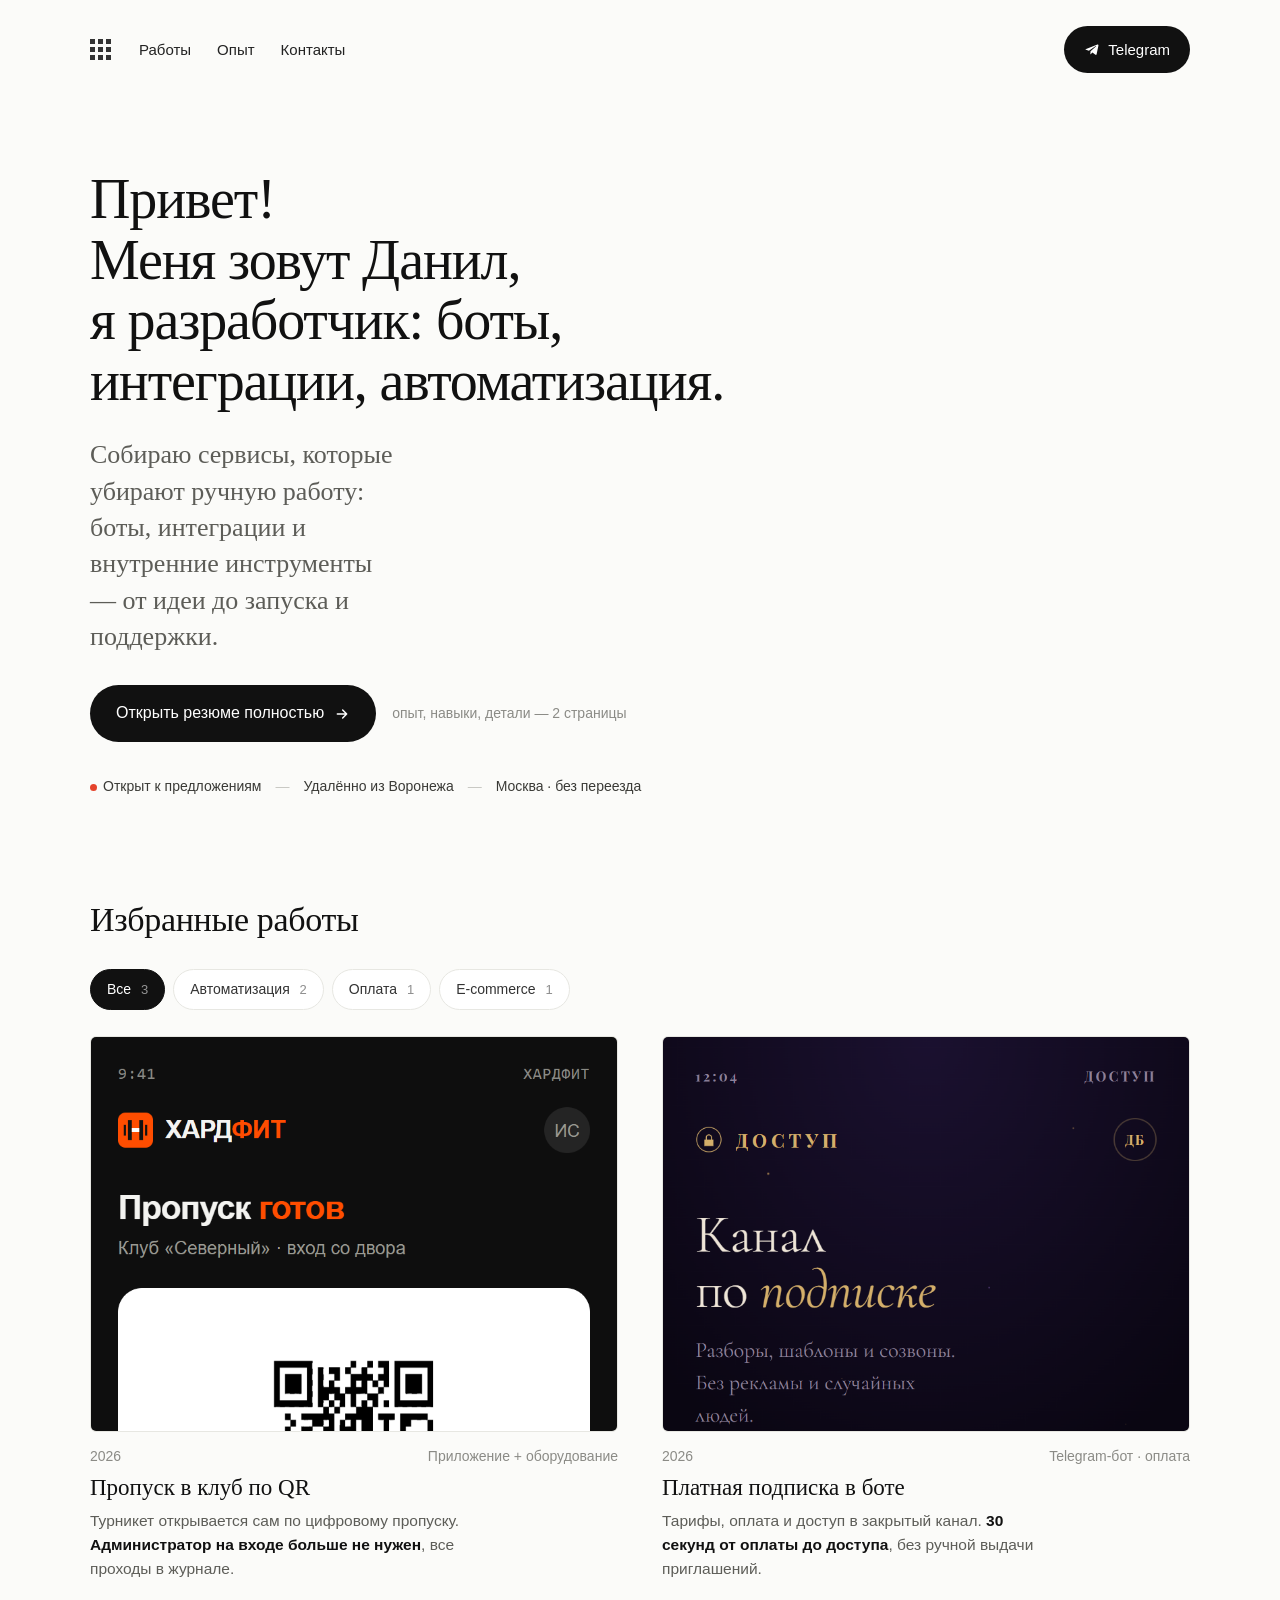
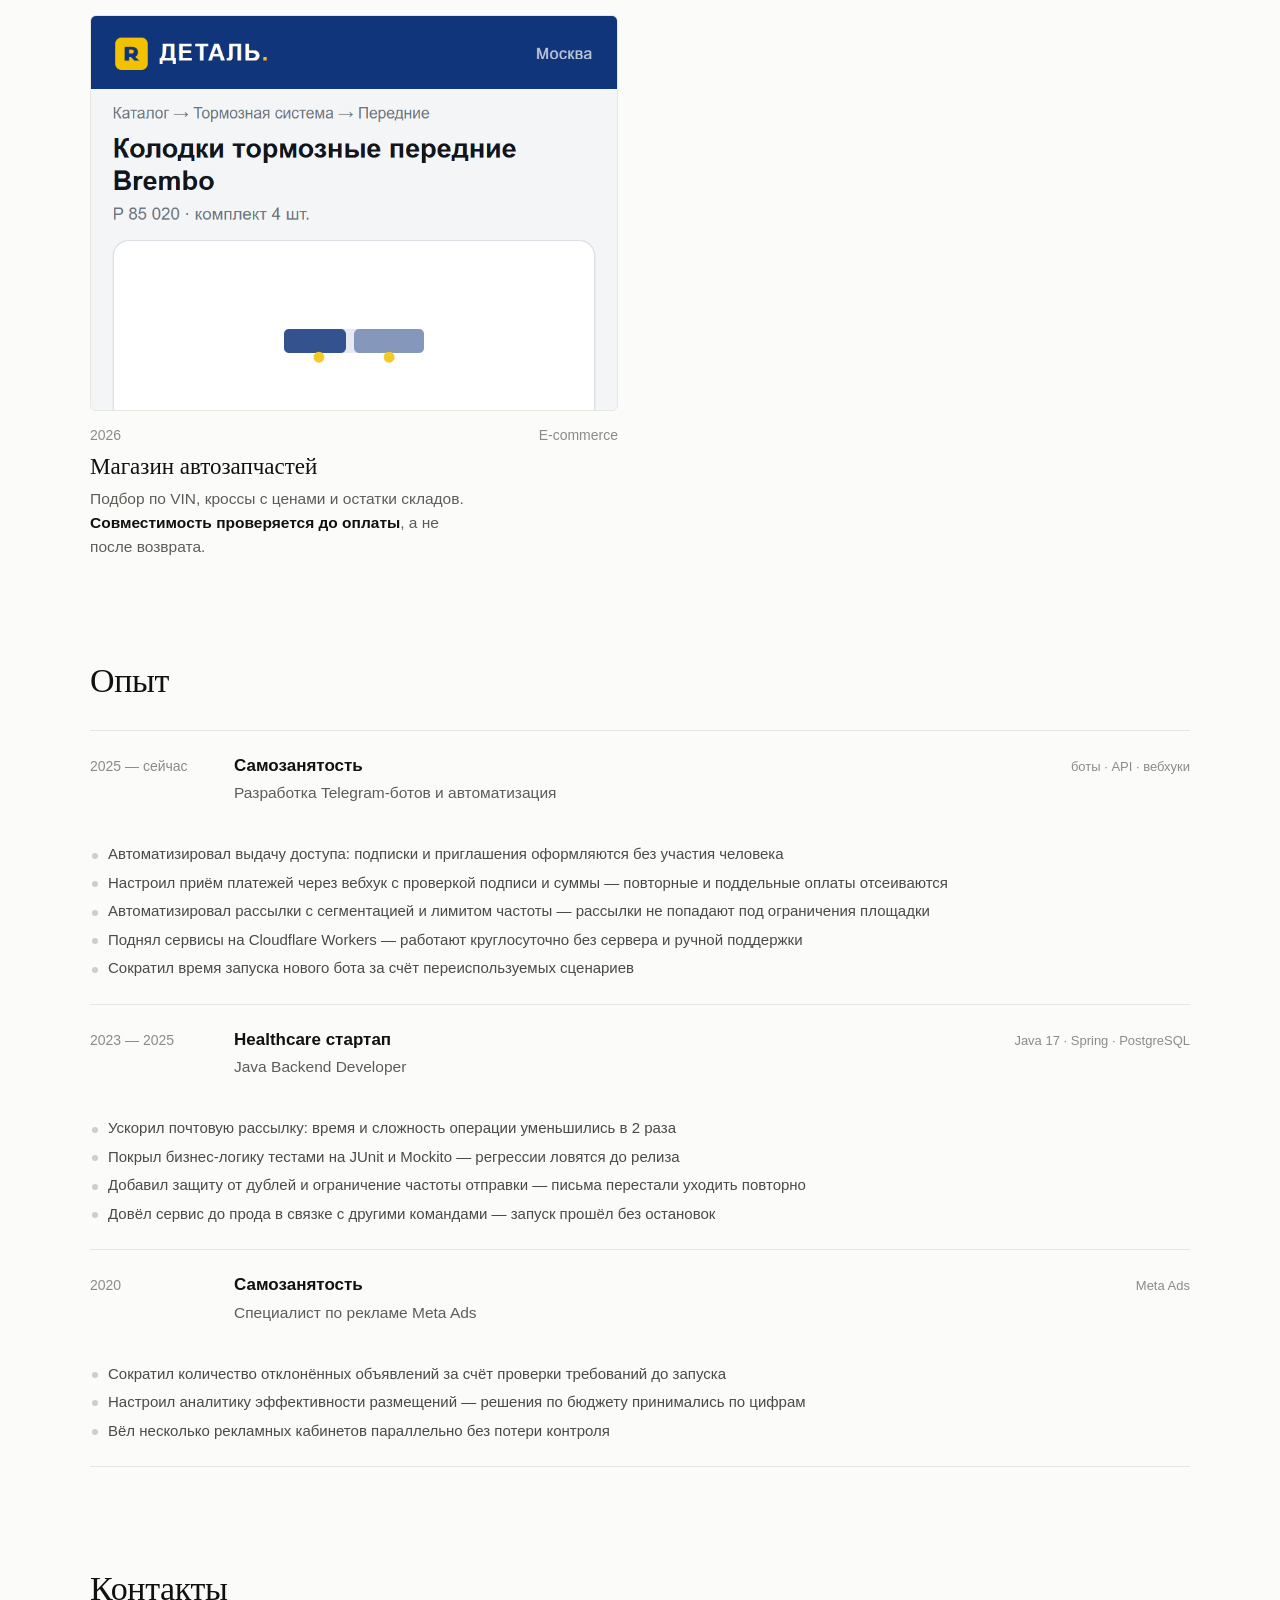
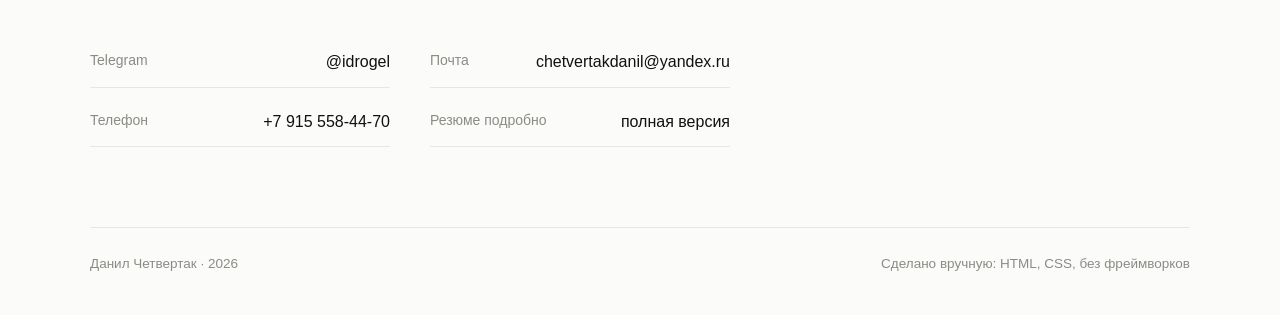
==== commit e37e3de3: "achievements + resume CTA (index.html)" ====
--- a/index.html
+++ b/index.html
@@ -37,6 +37,19 @@
 .status a{color:#3a3a36;text-decoration:underline;text-underline-offset:4px;text-decoration-color:#c9c9c4}
 .status a:hover{text-decoration-color:#111}
 
+/* кнопка резюме */
+.hero-cta{display:flex;align-items:center;gap:16px;flex-wrap:wrap;margin-top:30px}
+.btn-cv{display:inline-flex;align-items:center;gap:10px;background:#111;color:#fff;text-decoration:none;padding:16px 26px;border-radius:100px;font-size:16px;transition:.18s}
+.btn-cv:hover{background:#000;transform:translateY(-1px)}
+.btn-cv svg{display:block}
+.hero-note{font-size:14px;color:#8b8b86}
+
+/* достижения в опыте */
+.job .ach{grid-column:1/-1;list-style:none;margin:14px 0 2px;padding:0;display:grid;gap:6px}
+.job .ach li{position:relative;padding-left:18px;font-size:15px;line-height:1.5;color:#4a4a48}
+.job .ach li::before{content:"";position:absolute;left:2px;top:.62em;width:6px;height:6px;border-radius:50%;background:#cfcfc9}
+@media(max-width:820px){.job .ach{margin-top:10px}}
+
 /* секции */
 h2{font-family:var(--serif);font-size:clamp(24px,2.8vw,34px);font-weight:400;letter-spacing:-.01em;margin:96px 0 22px}
 @media(max-width:700px){h2{margin:64px 0 18px}}
@@ -99,14 +112,18 @@
       <b>я <em>разработчик: боты, интеграции, автоматизация</em>.</b>
     </h1>
     <p class="lead">Собираю сервисы, которые убирают ручную работу: боты, интеграции и внутренние инструменты — от идеи до запуска и поддержки.</p>
+    <div class="hero-cta">
+      <a class="btn-cv" href="resume-hh.html">Открыть резюме полностью
+        <svg width="16" height="16" viewBox="0 0 24 24" fill="none" stroke="currentColor" stroke-width="2.2" stroke-linecap="round" stroke-linejoin="round"><path d="M5 12h14M13 6l6 6-6 6"/></svg>
+      </a>
+      <span class="hero-note">опыт, навыки, детали — 2 страницы</span>
+    </div>
     <div class="status">
       <span><span class="dot"></span>Открыт к предложениям</span>
       <span class="sep">—</span>
       <span>Удалённо из Воронежа</span>
       <span class="sep">—</span>
       <span>Москва · без переезда</span>
-      <span class="sep">—</span>
-      <a href="resume-hh.html">Скачать CV ↓</a>
     </div>
   </section>
 
@@ -147,16 +164,19 @@
       <span class="y">2025 — сейчас</span>
       <div><b>Самозанятость</b><div class="role">Разработка Telegram-ботов и автоматизация</div></div>
       <span class="tag">боты · API · вебхуки</span>
+      <ul class="ach"><li>Автоматизировал выдачу доступа: подписки и приглашения оформляются без участия человека</li><li>Настроил приём платежей через вебхук с проверкой подписи и суммы — повторные и поддельные оплаты отсеиваются</li><li>Автоматизировал рассылки с сегментацией и лимитом частоты — рассылки не попадают под ограничения площадки</li><li>Поднял сервисы на Cloudflare Workers — работают круглосуточно без сервера и ручной поддержки</li><li>Сократил время запуска нового бота за счёт переиспользуемых сценариев</li></ul>
     </div>
     <div class="job">
       <span class="y">2023 — 2025</span>
       <div><b>Healthcare стартап</b><div class="role">Java Backend Developer</div></div>
       <span class="tag">Java 17 · Spring · PostgreSQL</span>
+      <ul class="ach"><li>Ускорил почтовую рассылку: время и сложность операции уменьшились в 2 раза</li><li>Покрыл бизнес-логику тестами на JUnit и Mockito — регрессии ловятся до релиза</li><li>Добавил защиту от дублей и ограничение частоты отправки — письма перестали уходить повторно</li><li>Довёл сервис до прода в связке с другими командами — запуск прошёл без остановок</li></ul>
     </div>
     <div class="job">
       <span class="y">2020</span>
       <div><b>Самозанятость</b><div class="role">Специалист по рекламе Meta Ads</div></div>
       <span class="tag">Meta Ads</span>
+      <ul class="ach"><li>Сократил количество отклонённых объявлений за счёт проверки требований до запуска</li><li>Настроил аналитику эффективности размещений — решения по бюджету принимались по цифрам</li><li>Вёл несколько рекламных кабинетов параллельно без потери контроля</li></ul>
     </div>
   </div>
 
